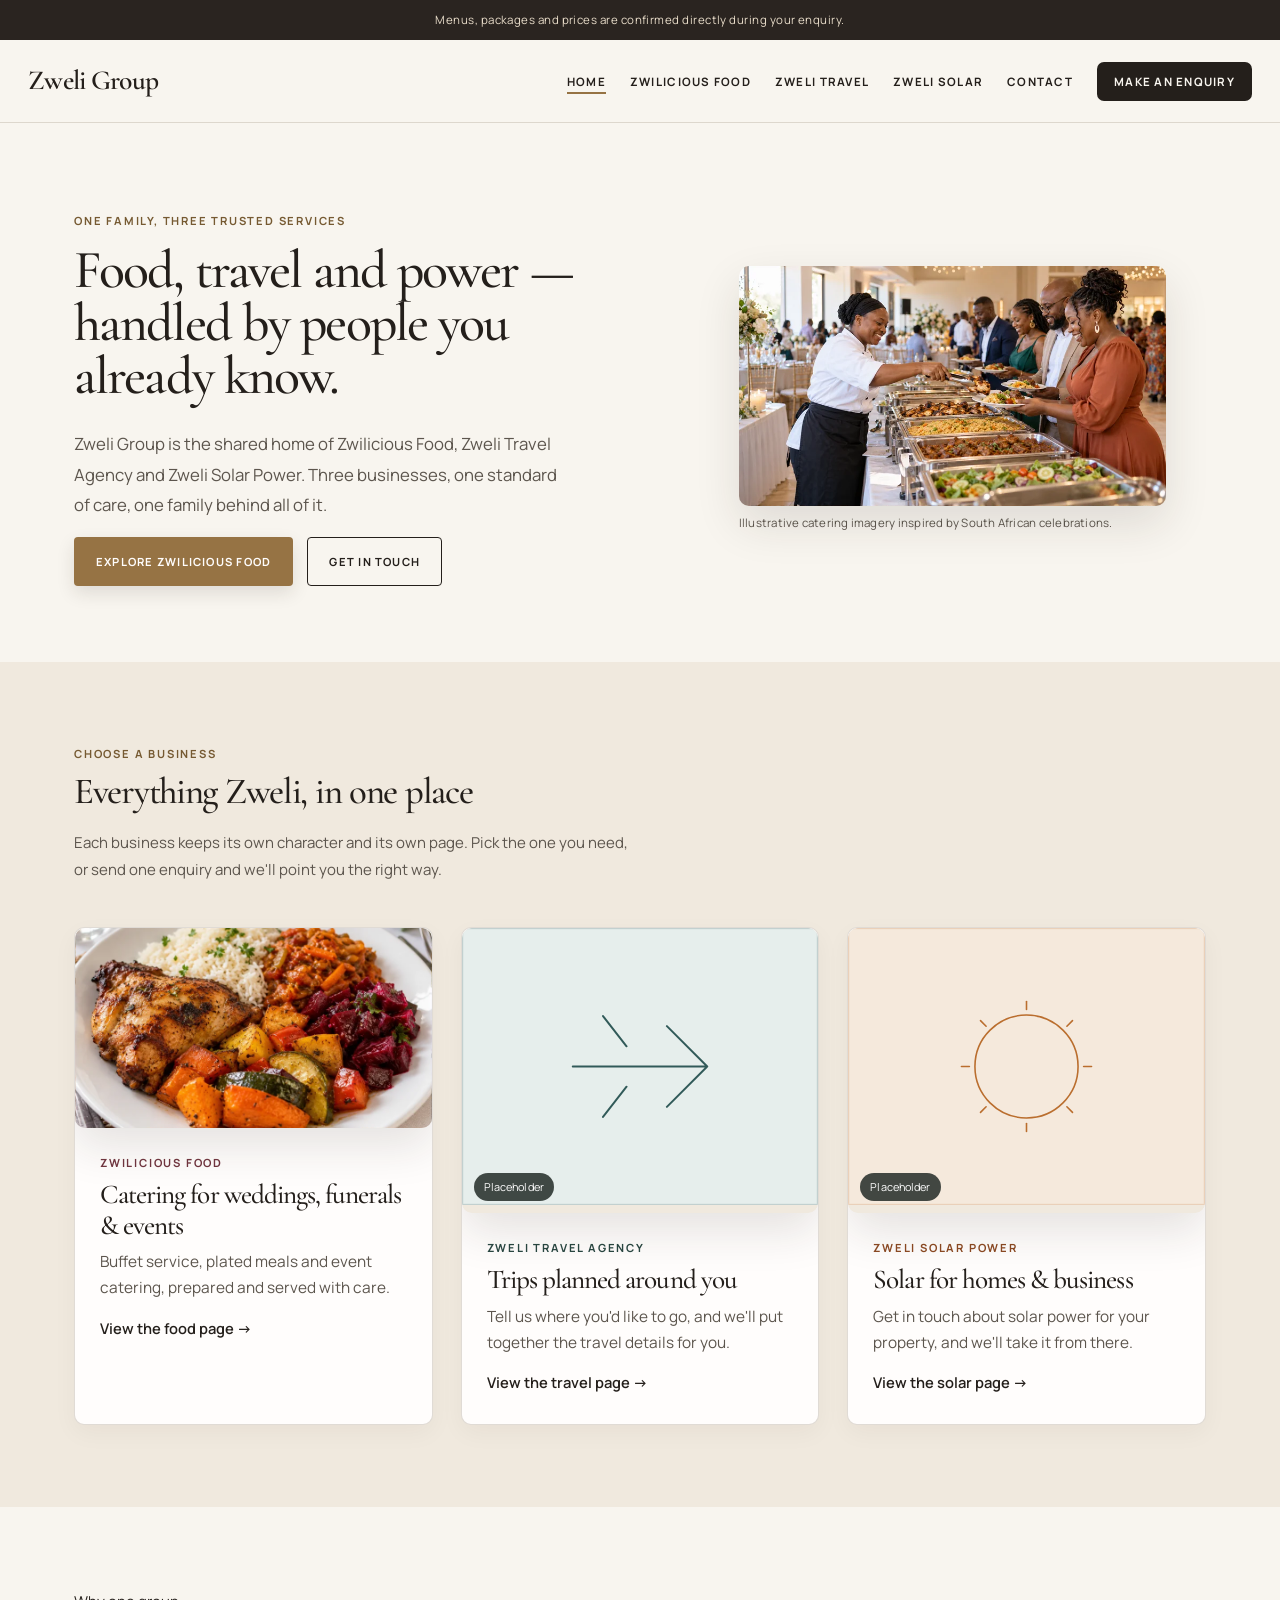
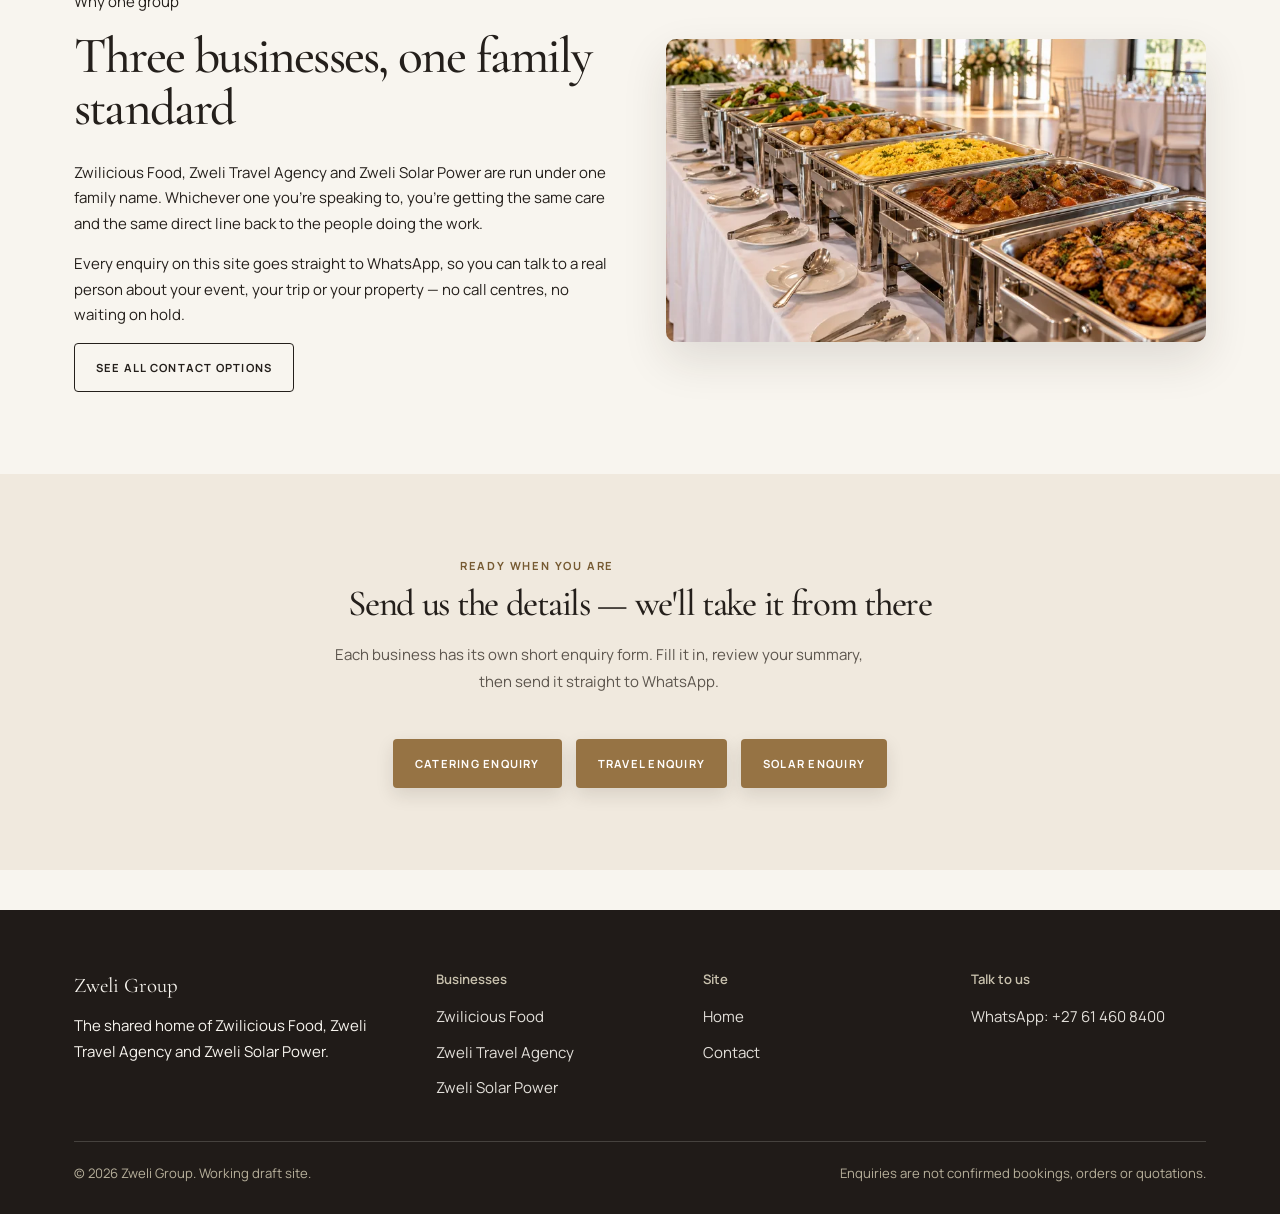
==== index.html @ 8cfc1453 "Improve catering photo quality Replace the reduced image strip with a high-resolution food photo atl" ====
<!DOCTYPE html>
<html lang="en">
<head>
<meta charset="UTF-8">
<meta name="viewport" content="width=device-width, initial-scale=1">
<title>Zweli Group — Catering, Travel &amp; Solar</title>
<meta name="description" content="Zweli Group brings together Zwilicious Food catering, Zweli Travel Agency and Zweli Solar Power under one trusted family name.">
<link rel="icon" href="brand-favicon.svg" type="image/svg+xml">
<link rel="stylesheet" href="styles.css">
</head>
<body class="home">
<a class="skip-link" href="#main">Skip to main content</a>

<div class="draft-banner">Menus, packages and prices are confirmed directly during your enquiry.</div>

<header class="site-header">
  <nav class="nav" aria-label="Primary">
    <a class="brand" href="index.html"><span data-group-name>Zweli Group</span></a>
    <button class="nav-toggle" aria-expanded="false" aria-controls="primary-nav" aria-label="Open menu"><span></span></button>
    <ul class="nav-links" id="primary-nav">
      <li><a href="index.html" aria-current="page">Home</a></li>
      <li><a href="food.html">Zwilicious Food</a></li>
      <li><a href="travel.html">Zweli Travel</a></li>
      <li><a href="solar.html">Zweli Solar</a></li>
      <li><a href="contact.html">Contact</a></li>
      <li><a class="nav-cta" href="contact.html">Make an enquiry</a></li>
    </ul>
  </nav>
</header>

<main id="main">

  <section class="hero">
    <div class="wrap">
      <div class="hero-copy">
        <p class="hero-eyebrow">One family, three trusted services</p>
        <h1>Food, travel and power — handled by people you already know.</h1>
        <p class="lede">Zweli Group is the shared home of Zwilicious Food, Zweli Travel Agency and Zweli Solar Power. Three businesses, one standard of care, one family behind all of it.</p>
        <div class="hero-actions">
          <a class="btn btn-primary" href="food.html">Explore Zwilicious Food</a>
          <a class="btn btn-secondary" href="contact.html">Get in touch</a>
        </div>
      </div>
      <figure class="hero-figure">
        <div class="img-panel ar-wide">
          <img src="food-photo-atlas-hq.webp" class="atlas-image atlas-cell-0" alt="A Zweli Group caterer serving South African buffet food to guests at a celebration" fetchpriority="high" loading="eager">
        </div>
        <figcaption>Illustrative catering imagery inspired by South African celebrations.</figcaption>
      </figure>
    </div>
  </section>

  <section class="section-alt">
    <div class="wrap">
      <div class="section-head">
        <p class="kicker">Choose a business</p>
        <h2>Everything Zweli, in one place</h2>
        <p>Each business keeps its own character and its own page. Pick the one you need, or send one enquiry and we'll point you the right way.</p>
      </div>
      <div class="paths">

        <a class="path-card" data-biz="food" href="food.html">
          <div class="img-panel">
            <img src="food-photo-atlas-hq.webp" class="atlas-image atlas-cell-2" alt="South African grilled chicken, rice, vegetables and fresh salad prepared for a catered event" loading="lazy">
          </div>
          <div class="path-card-body">
            <p class="path-tag">Zwilicious Food</p>
            <h3>Catering for weddings, funerals &amp; events</h3>
            <p>Buffet service, plated meals and event catering, prepared and served with care.</p>
            <span class="path-link">View the food page →</span>
          </div>
        </a>

        <a class="path-card" data-biz="travel" href="travel.html">
          <div class="img-panel">
            <img src="travel-path-card.svg" alt="Placeholder image for Zweli Travel Agency" loading="lazy">
            <span class="placeholder-tag">Placeholder</span>
          </div>
          <div class="path-card-body">
            <p class="path-tag">Zweli Travel Agency</p>
            <h3>Trips planned around you</h3>
            <p>Tell us where you'd like to go, and we'll put together the travel details for you.</p>
            <span class="path-link">View the travel page →</span>
          </div>
        </a>

        <a class="path-card" data-biz="solar" href="solar.html">
          <div class="img-panel">
            <img src="solar-path-card.svg" alt="Placeholder image for Zweli Solar Power" loading="lazy">
            <span class="placeholder-tag">Placeholder</span>
          </div>
          <div class="path-card-body">
            <p class="path-tag">Zweli Solar Power</p>
            <h3>Solar for homes &amp; business</h3>
            <p>Get in touch about solar power for your property, and we'll take it from there.</p>
            <span class="path-link">View the solar page →</span>
          </div>
        </a>

      </div>
    </div>
  </section>

  <section>
    <div class="wrap">
      <div class="split">
        <div>
          <p class="kicker">Why one group</p>
          <h2>Three businesses, one family standard</h2>
          <p>Zwilicious Food, Zweli Travel Agency and Zweli Solar Power are run under one family name. Whichever one you're speaking to, you're getting the same care and the same direct line back to the people doing the work.</p>
          <p>Every enquiry on this site goes straight to WhatsApp, so you can talk to a real person about your event, your trip or your property — no call centres, no waiting on hold.</p>
          <a class="btn btn-secondary" href="contact.html">See all contact options</a>
        </div>
        <div class="split-media">
          <div class="img-panel ar-square">
            <img src="food-photo-atlas-hq.webp" class="atlas-image atlas-cell-9" alt="A South African catering team preparing food together at an event" loading="lazy">
          </div>
        </div>
      </div>
    </div>
  </section>

  <section class="section-alt center">
    <div class="wrap">
      <div class="section-head" style="margin-left:auto;margin-right:auto;">
        <p class="kicker">Ready when you are</p>
        <h2>Send us the details — we'll take it from there</h2>
        <p>Each business has its own short enquiry form. Fill it in, review your summary, then send it straight to WhatsApp.</p>
      </div>
      <div class="hero-actions center" style="justify-content:center;">
        <a class="btn btn-primary" href="food.html#enquiry">Catering enquiry</a>
        <a class="btn btn-primary" href="travel.html#enquiry">Travel enquiry</a>
        <a class="btn btn-primary" href="solar.html#enquiry">Solar enquiry</a>
      </div>
    </div>
  </section>

</main>

<footer class="site-footer">
  <div class="wrap">
    <div class="footer-grid">
      <div>
        <p class="footer-brand" data-group-name>Zweli Group</p>
        <p>The shared home of Zwilicious Food, Zweli Travel Agency and Zweli Solar Power.</p>
      </div>
      <div>
        <h5>Businesses</h5>
        <ul>
          <li><a href="food.html">Zwilicious Food</a></li>
          <li><a href="travel.html">Zweli Travel Agency</a></li>
          <li><a href="solar.html">Zweli Solar Power</a></li>
        </ul>
      </div>
      <div>
        <h5>Site</h5>
        <ul>
          <li><a href="index.html">Home</a></li>
          <li><a href="contact.html">Contact</a></li>
        </ul>
      </div>
      <div>
        <h5>Talk to us</h5>
        <ul>
          <li><a data-whatsapp-href href="https://wa.me/27614608400">WhatsApp: <span data-whatsapp-display>+27 61 460 8400</span></a></li>
        </ul>
      </div>
    </div>
    <div class="footer-bottom">
      <span>&copy; <span data-current-year>2026</span> <span data-group-name>Zweli Group</span>. Working draft site.</span>
      <span>Enquiries are not confirmed bookings, orders or quotations.</span>
    </div>
  </div>
</footer>

<script src="config.js"></script>
<script src="main.js"></script>
</body>
</html>
---- styles.css ----
/* =========================================================
   Zweli Group — shared design system
   One system, three business voices (Food / Travel / Solar).
   ========================================================= */

@import url('https://fonts.googleapis.com/css2?family=Cormorant+Garamond:wght@400;500;600;700&family=Manrope:wght@400;500;600;700&display=swap');

:root{
  /* Brand base */
  --ink: #1B2420;
  --ink-soft: #45524C;
  --paper: #F3F0E8;
  --paper-dim: #EAE4D6;
  --paper-deep: #E1DAC8;
  --line: #D3CBB6;
  --white: #FFFFFF;
  --brass: #8F7127;      /* buttons/fills: passes 4.5:1 with white text */
  --brass-text: #836823; /* small text on paper: passes 4.5:1 */
  --brass-dim: #EFE6D2;

  /* Business voices */
  --food: #6E2A34;
  --food-dim: #F3E7E4;
  --travel: #1F4B4A;
  --travel-dim: #E6EEEC;
  --solar: #B2601B;      /* buttons/fills: passes 4.5:1 with white text */
  --solar-text: #A35819; /* small text on paper: passes 4.5:1 */
  --solar-dim: #F5E9DC;

  /* Type */
  --font-display: 'Fraunces', Georgia, serif;
  --font-body: 'Work Sans', -apple-system, BlinkMacSystemFont, 'Segoe UI', sans-serif;

  --radius: 3px;
  --max-width: 1180px;
}

*, *::before, *::after{ box-sizing: border-box; }
html{ scroll-behavior: smooth; }

body{
  margin: 0;
  background: var(--paper);
  color: var(--ink);
  font-family: var(--font-body);
  font-size: 16px;
  line-height: 1.55;
  -webkit-font-smoothing: antialiased;
}

/* --accent: used for button/fill backgrounds (paired with white text).
   --accent-text: used for text sitting directly on the paper background
   (kickers, eyebrows) — a darker shade where the button shade alone
   would not meet 4.5:1 against paper. */
body.food   { --accent: var(--food);   --accent-text: var(--food);   --accent-dim: var(--food-dim); }
body.travel { --accent: var(--travel); --accent-text: var(--travel); --accent-dim: var(--travel-dim); }
body.solar  { --accent: var(--solar);  --accent-text: var(--solar-text); --accent-dim: var(--solar-dim); }
body.home, body.contact { --accent: var(--brass); --accent-text: var(--brass-text); --accent-dim: var(--brass-dim); }

@media (prefers-reduced-motion: reduce){
  html{ scroll-behavior: auto; }
  *{ animation-duration: 0.001ms !important; transition-duration: 0.001ms !important; }
}

img{ max-width: 100%; display: block; }
a{ color: inherit; }
h1,h2,h3,h4{ font-family: var(--font-display); font-weight: 600; line-height: 1.12; margin: 0 0 0.5em; letter-spacing: -0.01em; }
p{ margin: 0 0 1em; max-width: 62ch; }
.wrap{ max-width: var(--max-width); margin: 0 auto; padding: 0 24px; }

/* ---------- Skip link / a11y ---------- */
.skip-link{
  position: absolute; left: -999px; top: auto;
  background: var(--ink); color: var(--paper);
  padding: 12px 18px; z-index: 1000; border-radius: var(--radius);
}
.skip-link:focus{ left: 16px; top: 16px; }

:focus-visible{ outline: 3px solid var(--accent); outline-offset: 2px; }

/* ---------- Header / nav ---------- */
.site-header{
  position: sticky; top: 0; z-index: 100;
  /* Solid background, not translucent: backdrop-filter/filter on this
     element would create a new containing block and break the
     position:fixed mobile menu inside it. */
  background: var(--paper);
  border-bottom: 1px solid var(--line);
}
.nav{
  display: flex; align-items: center; justify-content: space-between;
  padding: 16px 24px; max-width: var(--max-width); margin: 0 auto;
}
.brand{
  font-family: var(--font-display); font-size: 1.35rem; font-weight: 600;
  text-decoration: none; color: var(--ink); display: flex; align-items: baseline; gap: 8px;
  position: relative; z-index: 2;
}
.brand small{ font-family: var(--font-body); font-size: 0.62rem; font-weight: 500; color: var(--ink-soft); letter-spacing: 0.04em; }
.nav-links{
  display: flex; gap: 28px; list-style: none; margin: 0; padding: 0;
}
.nav-links a{
  text-decoration: none; font-size: 0.98rem; color: var(--ink);
  padding-bottom: 3px; border-bottom: 2px solid transparent;
}
.nav-links a:hover, .nav-links a[aria-current="page"]{ border-bottom-color: var(--accent); }
.nav-cta{
  background: var(--ink); color: var(--paper) !important; padding: 10px 18px !important;
  border-radius: var(--radius); border-bottom: none !important;
}
.nav-cta:hover{ background: var(--accent); }

.nav-toggle{
  display: none; background: none; border: 1px solid var(--ink); border-radius: var(--radius);
  width: 44px; height: 40px; cursor: pointer; position: relative; z-index: 2;
}
/* The middle bar (span) is absolutely positioned within the button,
   which makes it the containing block for its own ::before/::after —
   so those use left:0/right:0 (relative to the span's own edges),
   not 11px (which would double the button's inset and collapse them
   to zero width). */
.nav-toggle span{
  position: absolute; left: 11px; right: 11px; top: 19px; height: 2px; background: var(--ink);
}
.nav-toggle span::before, .nav-toggle span::after{
  content: ''; position: absolute; left: 0; right: 0; height: 2px; background: var(--ink);
}
.nav-toggle span::before{ top: -7px; }
.nav-toggle span::after{ top: 7px; }
.nav-toggle[aria-expanded="true"] span{ background: transparent; }
.nav-toggle[aria-expanded="true"] span::before{ transform: translateY(7px) rotate(45deg); }
.nav-toggle[aria-expanded="true"] span::after{ transform: translateY(-7px) rotate(-45deg); }

@media (max-width: 860px){
  .nav-toggle{ display: block; }
  .nav-links{
    position: fixed; top: var(--header-h, 73px); right: 0; bottom: 0; left: 0;
    z-index: 1; background: var(--paper);
    flex-direction: column; gap: 0; padding: 8px 24px 32px;
    transform: translateY(-8px); opacity: 0; pointer-events: none;
    transition: opacity 0.18s ease, transform 0.18s ease;
    overflow-y: auto;
  }
  .nav-links.is-open{ opacity: 1; pointer-events: auto; transform: translateY(0); }
  .nav-links li{ border-bottom: 1px solid var(--line); }
  .nav-links a{ display: block; padding: 16px 4px; font-size: 1.1rem; }
  .nav-cta{ display: inline-block; margin-top: 16px; }
}

/* ---------- Buttons ---------- */
.btn{
  display: inline-flex; align-items: center; gap: 10px;
  font-family: var(--font-body); font-size: 0.98rem; font-weight: 600;
  padding: 13px 24px; border-radius: var(--radius); border: 1px solid transparent;
  text-decoration: none; cursor: pointer; transition: background 0.15s ease, color 0.15s ease, border-color 0.15s ease;
}
.btn-primary{ background: var(--accent); color: var(--white); }
.btn-primary:hover{ background: var(--ink); }
.btn-secondary{ background: transparent; color: var(--ink); border-color: var(--ink); }
.btn-secondary:hover{ background: var(--ink); color: var(--paper); }
.btn-whatsapp{ background: #1F4B34; color: #fff; }
.btn-whatsapp:hover{ background: #163826; }
.btn:disabled{ opacity: 0.5; cursor: not-allowed; }
.btn-block{ width: 100%; justify-content: center; }

/* ---------- Hero ---------- */
.hero{
  padding: 76px 0 64px;
}
.hero .wrap{
  display: grid; grid-template-columns: 1.05fr 0.95fr; gap: 56px; align-items: center;
}
.hero-eyebrow{ font-size: 0.85rem; color: var(--accent-text); margin: 0 0 14px; font-weight: 600; }
.hero h1{ font-size: clamp(2.2rem, 4.2vw, 3.4rem); }
.hero .lede{ font-size: 1.15rem; color: var(--ink-soft); }
.hero-actions{ display: flex; gap: 14px; flex-wrap: wrap; margin-top: 8px; }
.hero-figure{ position: relative; }
.hero-figure figcaption{
  font-size: 0.78rem; color: var(--ink-soft); margin-top: 8px;
}
@media (max-width: 860px){
  .hero .wrap{ grid-template-columns: 1fr; }
  .hero{ padding: 44px 0 40px; }
  .hero-figure{ order: -1; }
}

/* ---------- Placeholder imagery ---------- */
/* These panels stand in for real photography until the owner supplies
   approved photos. Replace by swapping the <img>/<svg> per README.md. */
.img-panel{
  position: relative; overflow: hidden; border-radius: var(--radius);
  background: var(--accent-dim);
  aspect-ratio: var(--ar, 4/3);
}
.img-panel svg{ width: 100%; height: 100%; display: block; }
.img-panel .placeholder-tag{
  position: absolute; left: 12px; bottom: 12px;
  background: rgba(27,36,32,0.82); color: #fff; font-size: 0.68rem;
  padding: 5px 10px; border-radius: 999px; letter-spacing: 0.01em;
}
.img-panel.ar-square{ --ar: 1/1; }
.img-panel.ar-wide{ --ar: 16/9; }
.img-panel.ar-tall{ --ar: 3/4; }

/* ---------- Sections ---------- */
section{ padding: 72px 0; }
.section-alt{ background: var(--paper-dim); }
.section-head{ max-width: 640px; margin-bottom: 40px; }
.section-head .kicker{ color: var(--accent-text); font-weight: 600; font-size: 0.85rem; margin-bottom: 10px; }
.section-head h2{ font-size: clamp(1.7rem, 3vw, 2.3rem); }
.rule{ border: none; border-top: 1px solid var(--line); margin: 0; }

/* ---------- Business path cards (home) ---------- */
.paths{ display: grid; grid-template-columns: repeat(3, 1fr); gap: 28px; }
.path-card{
  display: block; text-decoration: none; color: var(--ink);
  border: 1px solid var(--line); border-radius: var(--radius); overflow: hidden;
  background: var(--white);
}
.path-card .img-panel{ --ar: 5/4; }
.path-card-body{ padding: 22px 22px 26px; }
.path-card .path-tag{ font-size: 0.82rem; font-weight: 600; margin-bottom: 8px; }
.path-card h3{ font-size: 1.4rem; margin-bottom: 8px; }
.path-card p{ color: var(--ink-soft); font-size: 0.96rem; margin-bottom: 14px; }
.path-card .path-link{ font-weight: 600; font-size: 0.92rem; display: inline-flex; align-items: center; gap: 6px; }
.path-card[data-biz="food"] .path-tag{ color: var(--food); }
.path-card[data-biz="travel"] .path-tag{ color: var(--travel); }
.path-card[data-biz="solar"] .path-tag{ color: var(--solar-text); }
@media (max-width: 900px){ .paths{ grid-template-columns: 1fr; } }

/* ---------- Gallery grid ---------- */
.gallery{ display: grid; grid-template-columns: repeat(3, 1fr); gap: 18px; }
.gallery figure{ margin: 0; }
.gallery figcaption{ font-size: 0.85rem; color: var(--ink-soft); margin-top: 8px; }
@media (max-width: 900px){ .gallery{ grid-template-columns: 1fr 1fr; } }
@media (max-width: 560px){ .gallery{ grid-template-columns: 1fr; } }

/* ---------- Two column feature ---------- */
.split{ display: grid; grid-template-columns: 1fr 1fr; gap: 52px; align-items: center; }
.split.reverse .split-media{ order: 2; }
@media (max-width: 860px){
  .split{ grid-template-columns: 1fr; }
  .split.reverse .split-media{ order: -1; }
}

/* ---------- Category / service list ---------- */
.service-list{ display: grid; gap: 2px; background: var(--line); border: 1px solid var(--line); border-radius: var(--radius); overflow: hidden; }
.service-row{ background: var(--white); padding: 20px 22px; display: grid; grid-template-columns: 1fr auto; gap: 16px; align-items: baseline; }
.service-row h4{ font-size: 1.05rem; margin: 0 0 4px; }
.service-row p{ margin: 0; color: var(--ink-soft); font-size: 0.92rem; }
.status-pill{ font-size: 0.7rem; font-weight: 600; padding: 4px 10px; border-radius: 999px; white-space: nowrap; align-self: start; }
.status-pill.confirmed{ background: #E2EEE3; color: #23572E; }
.status-pill.pending{ background: #F3E4C9; color: #7A4E10; }

/* ---------- Forms ---------- */
.form-card{
  background: var(--white); border: 1px solid var(--line); border-radius: var(--radius);
  padding: 34px; max-width: 720px;
}
.form-note{ background: var(--accent-dim); border-radius: var(--radius); padding: 14px 18px; font-size: 0.9rem; margin-bottom: 26px; color: var(--ink); }
.field{ margin-bottom: 20px; }
.field-row{ display: grid; grid-template-columns: 1fr 1fr; gap: 18px; }
@media (max-width: 620px){ .field-row{ grid-template-columns: 1fr; } }
label{ display: block; font-weight: 600; font-size: 0.92rem; margin-bottom: 6px; }
.hint{ font-size: 0.82rem; color: var(--ink-soft); margin-top: 4px; }
input[type="text"], input[type="tel"], input[type="date"], input[type="time"],
input[type="number"], select, textarea{
  width: 100%; font-family: var(--font-body); font-size: 1rem;
  padding: 11px 13px; border: 1px solid var(--line); border-radius: var(--radius);
  background: var(--paper); color: var(--ink);
}
textarea{ min-height: 96px; resize: vertical; }
input:focus, select:focus, textarea:focus{ background: var(--white); border-color: var(--accent); }
fieldset{ border: 1px solid var(--line); border-radius: var(--radius); padding: 16px 18px; margin: 0 0 20px; }
legend{ font-weight: 600; font-size: 0.92rem; padding: 0 6px; }
.check-grid{ display: grid; grid-template-columns: repeat(2, 1fr); gap: 8px 18px; margin-top: 4px; }
.check-item{ display: flex; align-items: flex-start; gap: 8px; font-weight: 400; font-size: 0.95rem; }
.check-item input{ width: auto; margin-top: 4px; }
.error-text{ color: #9A2A2A; font-size: 0.85rem; margin-top: 6px; display: none; }
.field.has-error input, .field.has-error select, .field.has-error textarea{ border-color: #9A2A2A; }
.field.has-error .error-text{ display: block; }
.form-actions{ margin-top: 8px; }
.form-status{ margin-top: 14px; font-size: 0.9rem; }

/* ---------- Summary modal ---------- */
.modal-backdrop{
  position: fixed; inset: 0; background: rgba(27,36,32,0.55);
  display: none; align-items: center; justify-content: center; padding: 20px; z-index: 200;
}
.modal-backdrop.is-open{ display: flex; }
.modal{
  background: var(--paper); border-radius: var(--radius); max-width: 560px; width: 100%;
  max-height: 86vh; overflow-y: auto; padding: 30px; position: relative;
}
.modal h3{ font-size: 1.4rem; margin-bottom: 6px; }
.modal-close{
  position: absolute; top: 16px; right: 16px; background: none; border: none;
  font-size: 1.4rem; line-height: 1; cursor: pointer; padding: 6px;
}
.summary-list{ list-style: none; padding: 0; margin: 18px 0; border-top: 1px solid var(--line); }
.summary-list li{ display: grid; grid-template-columns: 40% 60%; gap: 10px; padding: 10px 0; border-bottom: 1px solid var(--line); font-size: 0.92rem; }
.summary-list li strong{ font-weight: 600; }
.modal-disclaimer{ font-size: 0.83rem; color: var(--ink-soft); background: var(--paper-dim); padding: 12px 14px; border-radius: var(--radius); }
.modal-actions{ display: flex; gap: 12px; margin-top: 20px; flex-wrap: wrap; }

/* ---------- Footer ---------- */
.site-footer{ background: var(--ink); color: var(--paper); padding: 52px 0 28px; margin-top: 40px; }
.footer-grid{ display: grid; grid-template-columns: 1.4fr 1fr 1fr 1fr; gap: 32px; }
.site-footer h5{ font-family: var(--font-body); font-size: 0.82rem; font-weight: 600; color: #C9C2AE; margin: 0 0 14px; }
.site-footer a{ color: var(--paper); text-decoration: none; opacity: 0.9; }
.site-footer a:hover{ opacity: 1; text-decoration: underline; }
.site-footer ul{ list-style: none; padding: 0; margin: 0; display: grid; gap: 10px; font-size: 0.94rem; }
.footer-brand{ font-family: var(--font-display); font-size: 1.3rem; margin-bottom: 10px; }
.footer-bottom{ border-top: 1px solid rgba(243,240,232,0.18); margin-top: 40px; padding-top: 20px; font-size: 0.82rem; color: #B7B09B; display: flex; justify-content: space-between; flex-wrap: wrap; gap: 10px; }
@media (max-width: 760px){ .footer-grid{ grid-template-columns: 1fr 1fr; } }

/* ---------- Draft / placeholder banner ---------- */
.draft-banner{
  background: #3B2E12; color: #F3E4C9; font-size: 0.85rem; text-align: center; padding: 10px 16px;
}
.draft-banner a{ text-decoration: underline; color: inherit; }

/* ---------- Utility ---------- */
.center{ text-align: center; }
.mt-0{ margin-top: 0; }
.stack{ display: grid; gap: 8px; }
.visually-hidden{
  position: absolute; width: 1px; height: 1px; padding: 0; margin: -1px;
  overflow: hidden; clip: rect(0,0,0,0); white-space: nowrap; border: 0;
}


/* Premium refresh: editorial type, warm materials and restrained brass accents. */
:root{
  --ink:#241F1B; --ink-soft:#5C554D; --paper:#F8F5EF; --paper-dim:#F0E9DE;
  --paper-deep:#E6DBCA; --line:#D9CCB8; --white:#FFFDFC;
  --brass:#967344; --brass-text:#765A32; --brass-dim:#EFE6D8;
  --food:#713640; --food-dim:#F2E7E3; --travel:#294742; --travel-dim:#E8EFEC;
  --solar:#A95A2B; --solar-text:#8C4A23; --solar-dim:#F4E9DE;
  --font-display:'Cormorant Garamond', Georgia, serif;
  --font-body:'Manrope', -apple-system, BlinkMacSystemFont, 'Segoe UI', sans-serif;
  --radius:7px;
}
body{font-size:15px;line-height:1.7;background:var(--paper)}
h1,h2,h3,h4{font-weight:500;letter-spacing:-.035em}
h1{font-size:clamp(3rem,6vw,5.15rem);line-height:.98}
h2{font-size:clamp(2.2rem,4vw,3.5rem);line-height:1.02}
h3{font-size:1.55rem}
.site-header{background:rgba(248,245,239,.97);border-bottom-color:rgba(103,82,58,.18)}
.nav{max-width:1320px;padding:18px 28px}
.brand{font-size:1.72rem;letter-spacing:-.025em}
.brand small{font-size:.58rem;text-transform:uppercase;letter-spacing:.16em;color:var(--brass-text)}
.nav-links{gap:24px;align-items:center}
.nav-links a{font-size:.72rem;font-weight:700;letter-spacing:.11em;text-transform:uppercase}
.nav-links a[aria-current="page"]{border-bottom-color:var(--brass)}
.nav-cta{padding:12px 17px!important;background:var(--ink);letter-spacing:.09em}
.hero{padding:88px 0 76px}
.hero .wrap{gap:clamp(36px,5vw,76px)}
.hero-eyebrow,.section-head .kicker,.path-card .path-tag{
  text-transform:uppercase;letter-spacing:.16em;font-size:.7rem;font-weight:700
}
.hero .lede{font-size:1.05rem;line-height:1.8;max-width:50ch}
.hero-figure figcaption{font-size:.72rem;line-height:1.5;color:var(--ink-soft);letter-spacing:.02em}
section{padding:82px 0}
.section-head{margin-bottom:44px}
.section-head p:not(.kicker){line-height:1.8;color:var(--ink-soft)}
.img-panel{border-radius:10px;background:var(--paper-dim)}
.hero-figure .img-panel,.path-card .img-panel,.gallery .img-panel,.split-media .img-panel{box-shadow:0 18px 45px rgba(40,31,22,.12)}
.path-card{border-color:rgba(103,82,58,.2);border-radius:10px;box-shadow:0 8px 24px rgba(40,31,22,.045);transition:transform .25s ease,box-shadow .25s ease}
.path-card:hover{transform:translateY(-4px);box-shadow:0 20px 38px rgba(40,31,22,.13)}
.path-card-body{padding:25px 25px 29px}
.path-card h3{font-size:1.7rem}
.gallery{gap:22px}
.gallery figure{padding-bottom:4px}
.gallery figcaption{font-size:.68rem;font-weight:700;letter-spacing:.13em;text-transform:uppercase}
.btn{border-radius:4px;padding:14px 21px;font-size:.7rem;font-weight:700;letter-spacing:.11em;text-transform:uppercase}
.btn-primary{box-shadow:0 7px 18px rgba(40,31,22,.12)}
.form-card{border-radius:10px;box-shadow:0 16px 42px rgba(40,31,22,.07);border-color:rgba(103,82,58,.2)}
.site-footer{background:#201B18;color:#F8F5EF;padding:58px 0 30px}
.draft-banner{background:#2A2420;color:#E8DCC9;font-size:.72rem;letter-spacing:.04em}
.img-panel.atlas-wide{--ar:16/9}
body.home .path-card[data-biz="food"] .img-panel,
body.contact .path-card[data-biz="food"] .img-panel,
body.food .gallery .img-panel,
body.home .split-media .img-panel{--ar:16/9}
.img-panel img.atlas-image{
  position:absolute;top:0;left:0;width:500%;height:200%;max-width:none;
  object-fit:fill;border-radius:0
}
.img-panel img.atlas-cell-1{left:-100%}
.img-panel img.atlas-cell-2{left:-200%}
.img-panel img.atlas-cell-3{left:-300%}
.img-panel img.atlas-cell-4{left:-400%}
.img-panel img.atlas-cell-5{left:0;top:-100%}
.img-panel img.atlas-cell-6{left:-100%;top:-100%}
.img-panel img.atlas-cell-7{left:-200%;top:-100%}
.img-panel img.atlas-cell-8{left:-300%;top:-100%}
.img-panel img.atlas-cell-9{left:-400%;top:-100%}
@media(max-width:860px){
  .nav{padding:14px 20px}
  .hero{padding:54px 0 46px}
  h1{font-size:clamp(2.8rem,12vw,4.5rem)}
  section{padding:60px 0}
  .hero-figure figcaption{font-size:.68rem}
}
@media(max-width:560px){
  .wrap{padding:0 18px}
  .brand{font-size:1.55rem}
  .path-card-body{padding:20px}
  .gallery{gap:18px}
  .hero-actions .btn{width:100%;justify-content:center}
}
@media(prefers-reduced-motion:reduce){
  .path-card{transition:none}
}
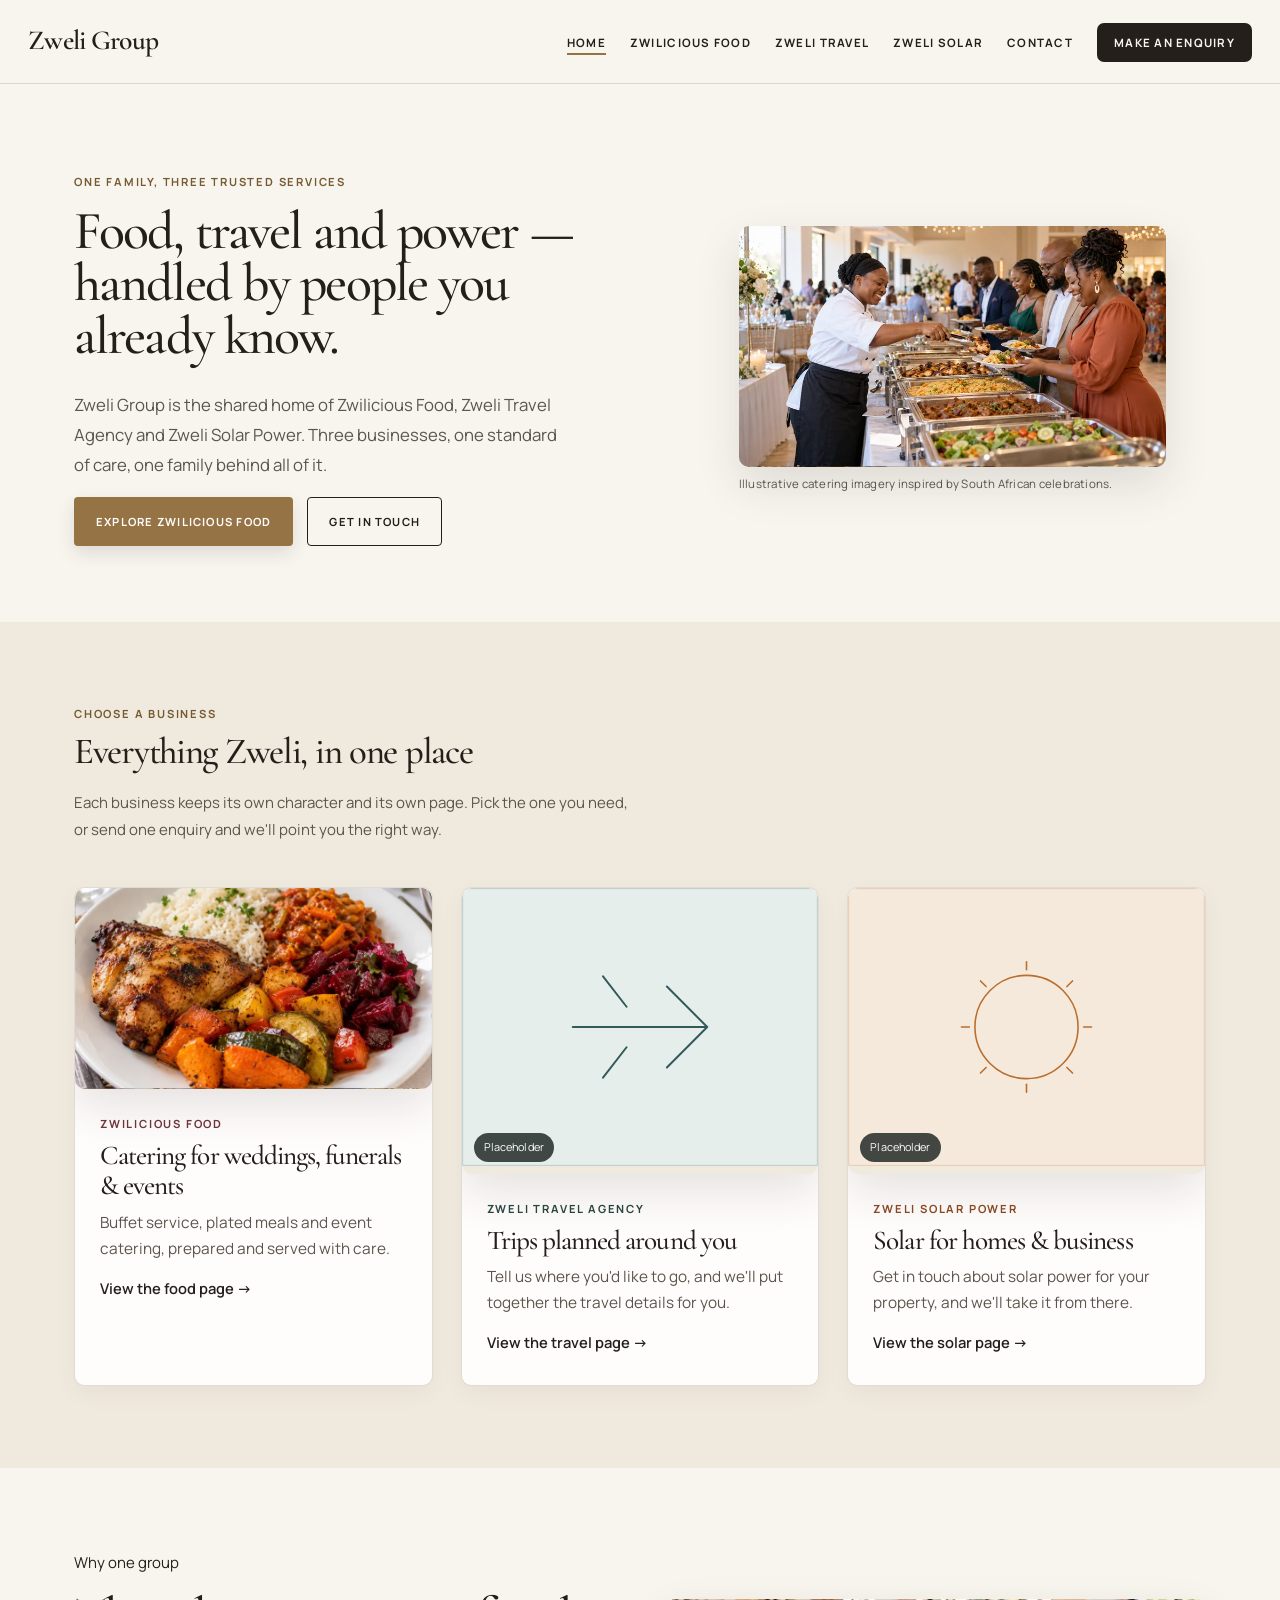
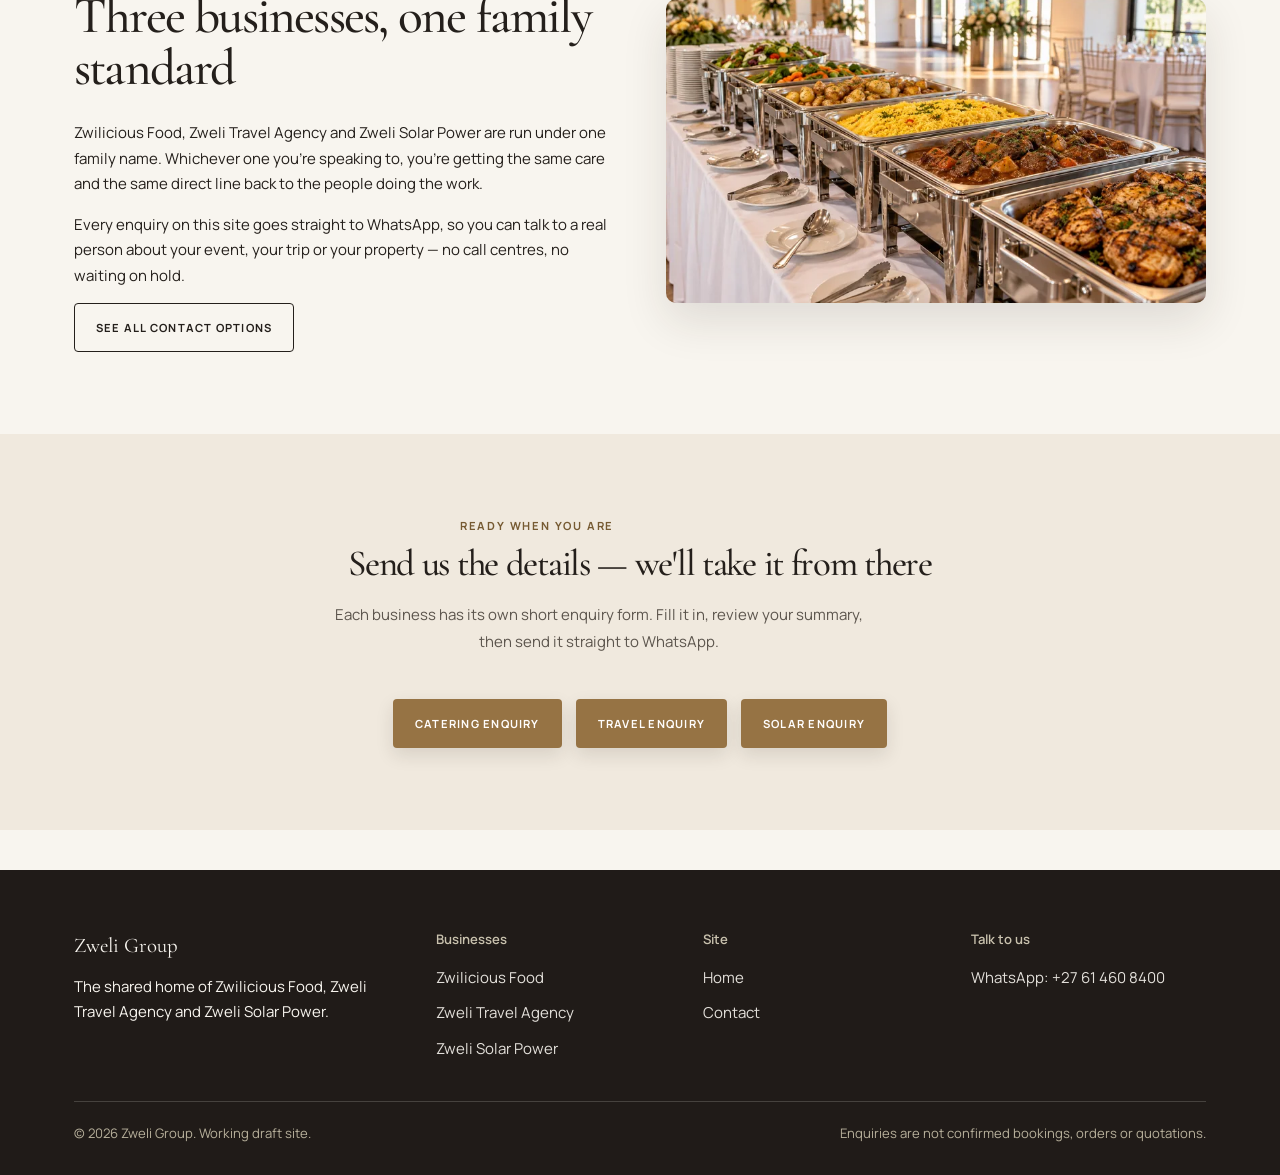
==== commit 4f22193a: "Remove homepage notice banner Remove the selected top notice from the Zweli Group homepage." ====
--- a/index.html
+++ b/index.html
@@ -11,7 +11,6 @@
 <body class="home">
 <a class="skip-link" href="#main">Skip to main content</a>
 
-<div class="draft-banner">Menus, packages and prices are confirmed directly during your enquiry.</div>
 
 <header class="site-header">
   <nav class="nav" aria-label="Primary">
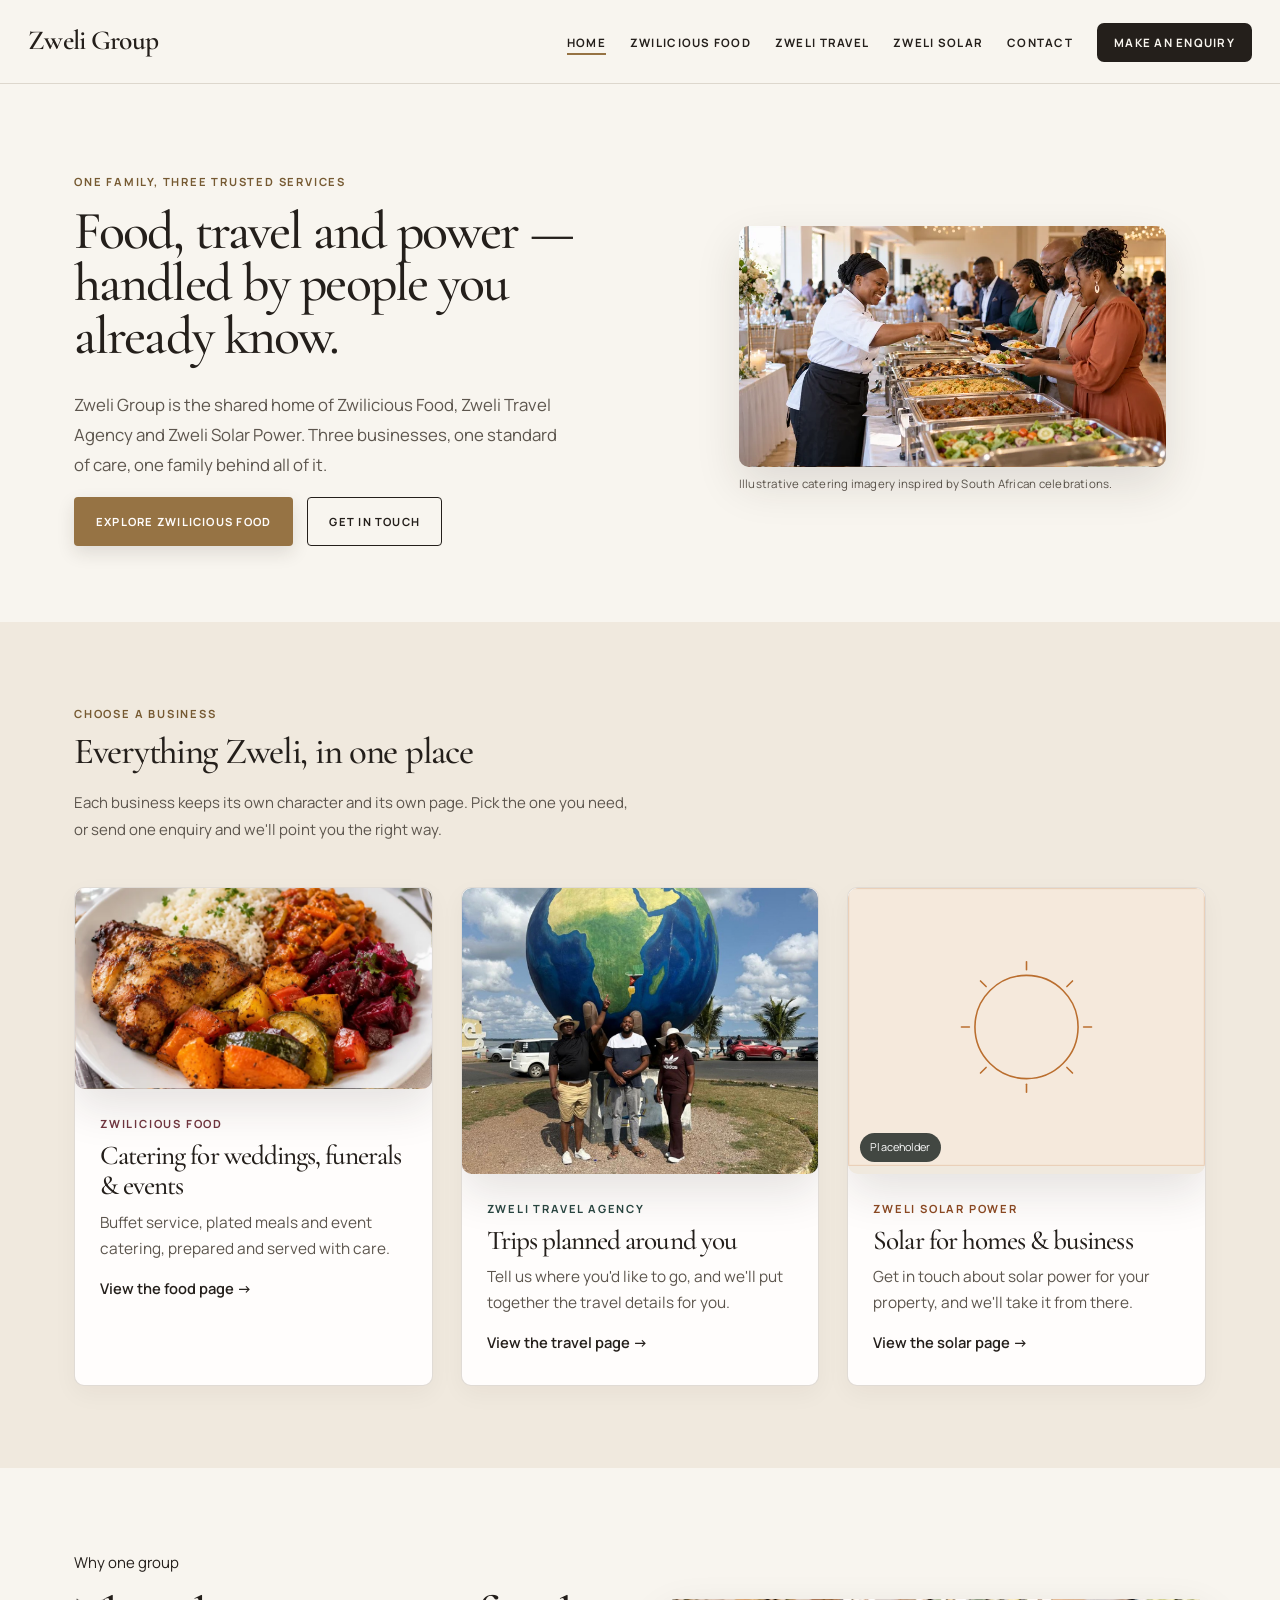
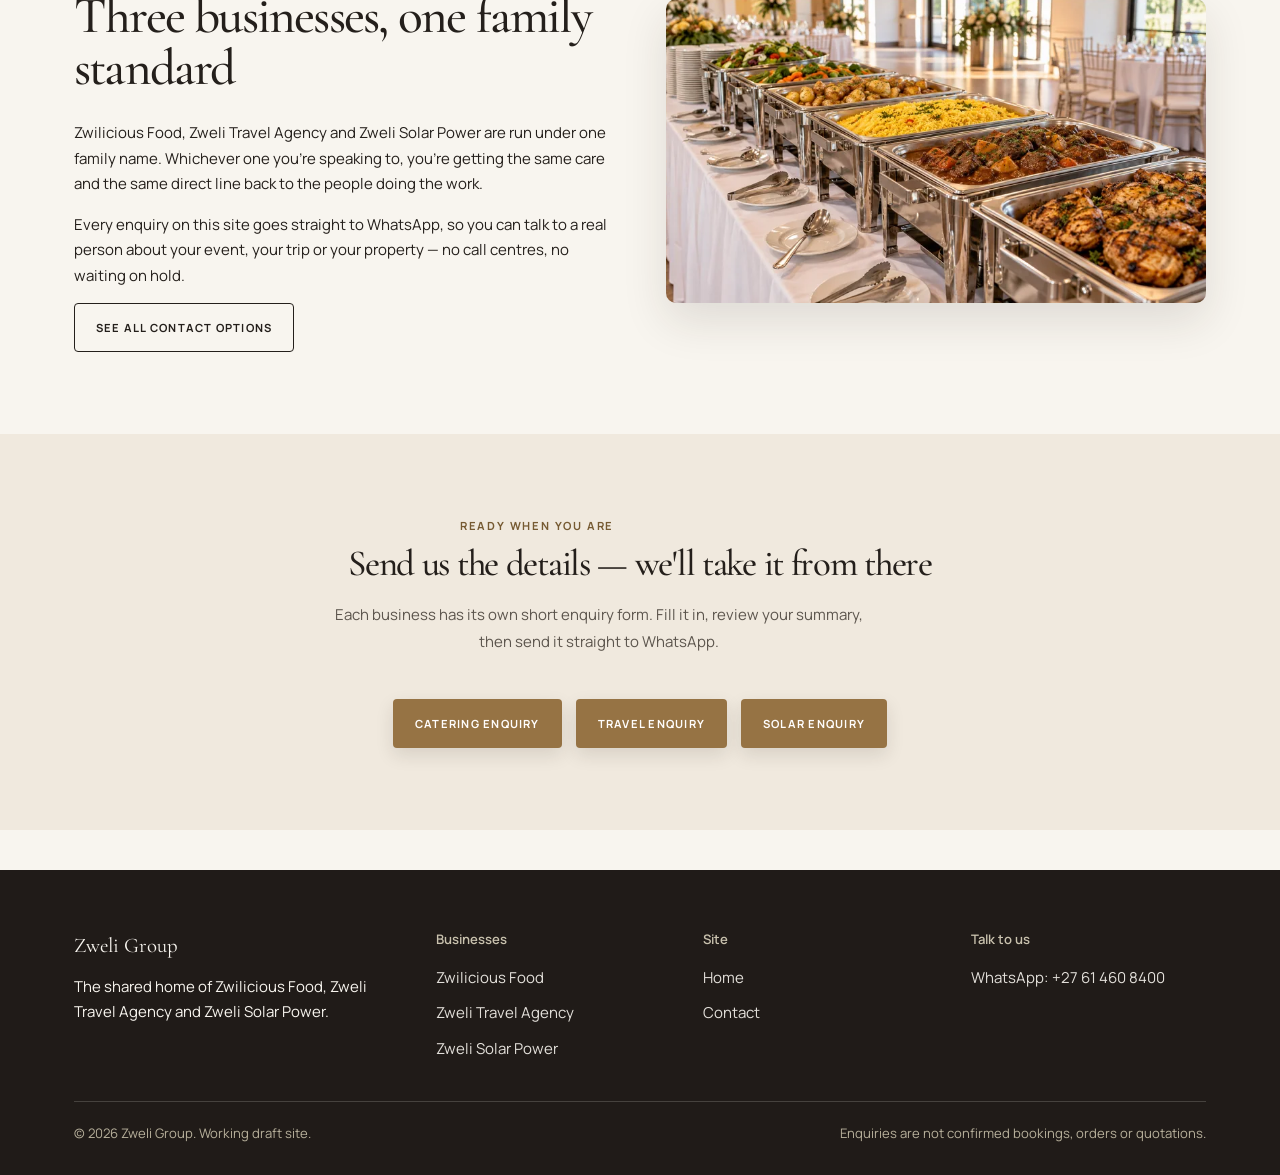
==== commit 35cc6efb: "Add Zweli Travel photos Add the customer supplied travel photos to the travel hero, photo gallery, h" ====
--- a/index.html
+++ b/index.html
@@ -72,8 +72,7 @@
 
         <a class="path-card" data-biz="travel" href="travel.html">
           <div class="img-panel">
-            <img src="travel-path-card.svg" alt="Placeholder image for Zweli Travel Agency" loading="lazy">
-            <span class="placeholder-tag">Placeholder</span>
+            <img class="travel-photo" src="travel-photo-01.jpg" alt="Travellers visiting a large globe landmark together" loading="lazy">
           </div>
           <div class="path-card-body">
             <p class="path-tag">Zweli Travel Agency</p>
@@ -176,4 +175,3 @@
 <script src="main.js"></script>
 </body>
 </html>
-
--- a/styles.css
+++ b/styles.css
@@ -379,6 +379,12 @@
 .form-card{border-radius:10px;box-shadow:0 16px 42px rgba(40,31,22,.07);border-color:rgba(103,82,58,.2)}
 .site-footer{background:#201B18;color:#F8F5EF;padding:58px 0 30px}
 .draft-banner{background:#2A2420;color:#E8DCC9;font-size:.72rem;letter-spacing:.04em}
+.img-panel img.travel-photo{position:absolute;inset:0;width:100%;height:100%;max-width:none;object-fit:cover}
+.img-panel img.travel-hero-photo{object-position:center 42%}
+.travel-gallery{grid-template-columns:repeat(4,minmax(0,1fr))}
+.travel-gallery .img-panel{--ar:3/4}
+@media(max-width:900px){.travel-gallery{grid-template-columns:repeat(2,minmax(0,1fr))}}
+@media(max-width:560px){.travel-gallery{grid-template-columns:repeat(2,minmax(0,1fr));gap:12px}.travel-gallery figcaption{font-size:.58rem;letter-spacing:.08em}}
 .img-panel.atlas-wide{--ar:16/9}
 body.home .path-card[data-biz="food"] .img-panel,
 body.contact .path-card[data-biz="food"] .img-panel,
@@ -414,4 +420,3 @@
 @media(prefers-reduced-motion:reduce){
   .path-card{transition:none}
 }
-
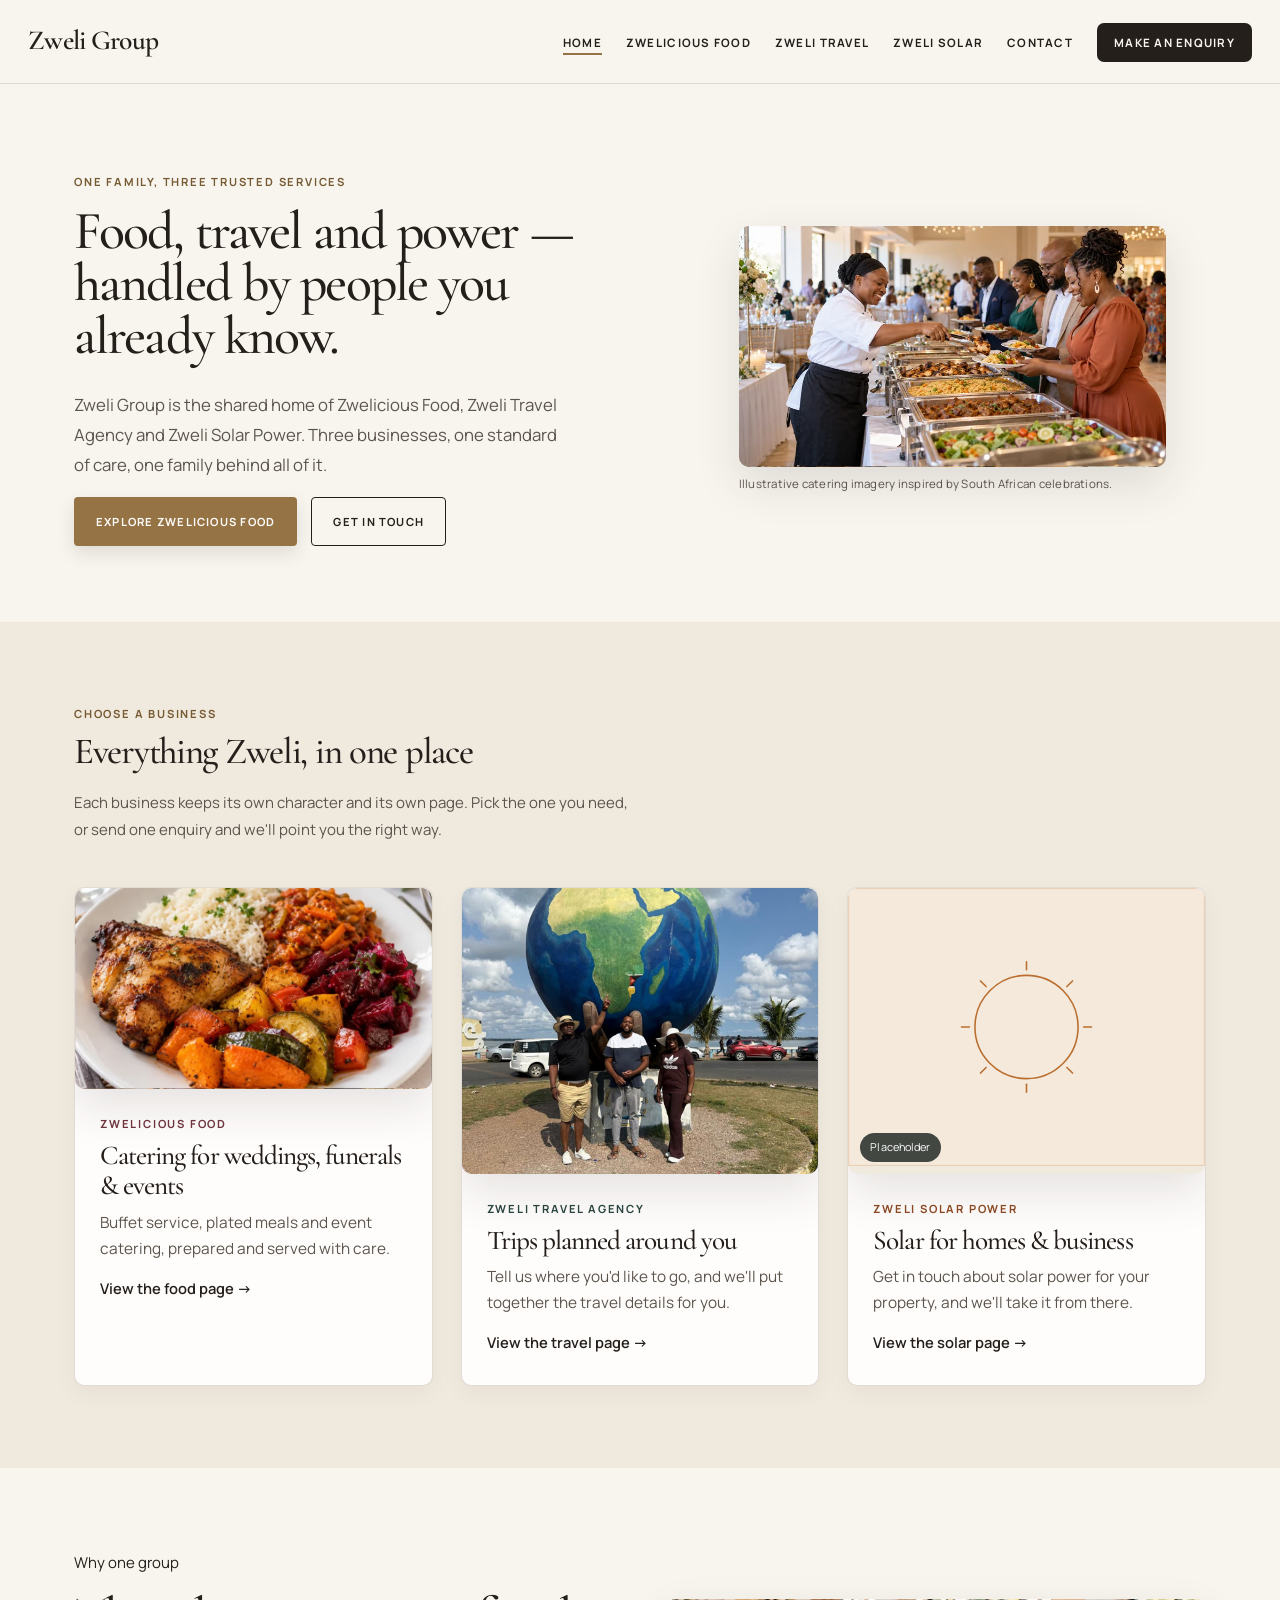
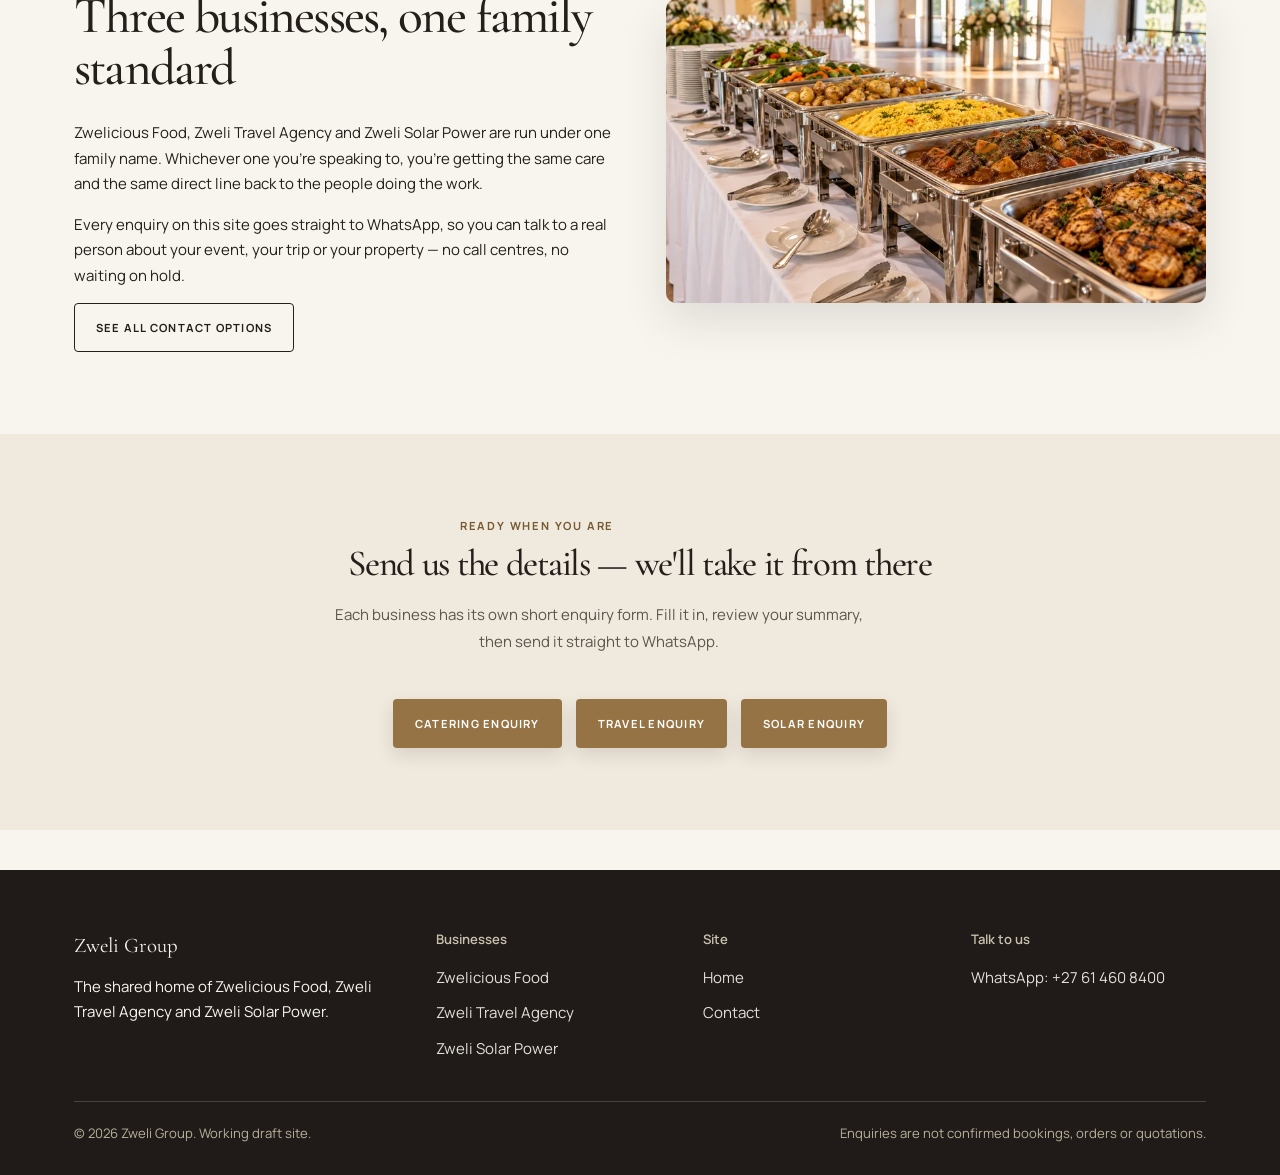
==== commit 09208434: "Correct food business name to Zwelicious Food" ====
--- a/index.html
+++ b/index.html
@@ -4,7 +4,7 @@
 <meta charset="UTF-8">
 <meta name="viewport" content="width=device-width, initial-scale=1">
 <title>Zweli Group — Catering, Travel &amp; Solar</title>
-<meta name="description" content="Zweli Group brings together Zwilicious Food catering, Zweli Travel Agency and Zweli Solar Power under one trusted family name.">
+<meta name="description" content="Zweli Group brings together Zwelicious Food catering, Zweli Travel Agency and Zweli Solar Power under one trusted family name.">
 <link rel="icon" href="brand-favicon.svg" type="image/svg+xml">
 <link rel="stylesheet" href="styles.css">
 </head>
@@ -18,7 +18,7 @@
     <button class="nav-toggle" aria-expanded="false" aria-controls="primary-nav" aria-label="Open menu"><span></span></button>
     <ul class="nav-links" id="primary-nav">
       <li><a href="index.html" aria-current="page">Home</a></li>
-      <li><a href="food.html">Zwilicious Food</a></li>
+      <li><a href="food.html">Zwelicious Food</a></li>
       <li><a href="travel.html">Zweli Travel</a></li>
       <li><a href="solar.html">Zweli Solar</a></li>
       <li><a href="contact.html">Contact</a></li>
@@ -34,9 +34,9 @@
       <div class="hero-copy">
         <p class="hero-eyebrow">One family, three trusted services</p>
         <h1>Food, travel and power — handled by people you already know.</h1>
-        <p class="lede">Zweli Group is the shared home of Zwilicious Food, Zweli Travel Agency and Zweli Solar Power. Three businesses, one standard of care, one family behind all of it.</p>
+        <p class="lede">Zweli Group is the shared home of Zwelicious Food, Zweli Travel Agency and Zweli Solar Power. Three businesses, one standard of care, one family behind all of it.</p>
         <div class="hero-actions">
-          <a class="btn btn-primary" href="food.html">Explore Zwilicious Food</a>
+          <a class="btn btn-primary" href="food.html">Explore Zwelicious Food</a>
           <a class="btn btn-secondary" href="contact.html">Get in touch</a>
         </div>
       </div>
@@ -63,7 +63,7 @@
             <img src="food-photo-atlas-hq.webp" class="atlas-image atlas-cell-2" alt="South African grilled chicken, rice, vegetables and fresh salad prepared for a catered event" loading="lazy">
           </div>
           <div class="path-card-body">
-            <p class="path-tag">Zwilicious Food</p>
+            <p class="path-tag">Zwelicious Food</p>
             <h3>Catering for weddings, funerals &amp; events</h3>
             <p>Buffet service, plated meals and event catering, prepared and served with care.</p>
             <span class="path-link">View the food page →</span>
@@ -105,7 +105,7 @@
         <div>
           <p class="kicker">Why one group</p>
           <h2>Three businesses, one family standard</h2>
-          <p>Zwilicious Food, Zweli Travel Agency and Zweli Solar Power are run under one family name. Whichever one you're speaking to, you're getting the same care and the same direct line back to the people doing the work.</p>
+          <p>Zwelicious Food, Zweli Travel Agency and Zweli Solar Power are run under one family name. Whichever one you're speaking to, you're getting the same care and the same direct line back to the people doing the work.</p>
           <p>Every enquiry on this site goes straight to WhatsApp, so you can talk to a real person about your event, your trip or your property — no call centres, no waiting on hold.</p>
           <a class="btn btn-secondary" href="contact.html">See all contact options</a>
         </div>
@@ -140,12 +140,12 @@
     <div class="footer-grid">
       <div>
         <p class="footer-brand" data-group-name>Zweli Group</p>
-        <p>The shared home of Zwilicious Food, Zweli Travel Agency and Zweli Solar Power.</p>
+        <p>The shared home of Zwelicious Food, Zweli Travel Agency and Zweli Solar Power.</p>
       </div>
       <div>
         <h5>Businesses</h5>
         <ul>
-          <li><a href="food.html">Zwilicious Food</a></li>
+          <li><a href="food.html">Zwelicious Food</a></li>
           <li><a href="travel.html">Zweli Travel Agency</a></li>
           <li><a href="solar.html">Zweli Solar Power</a></li>
         </ul>
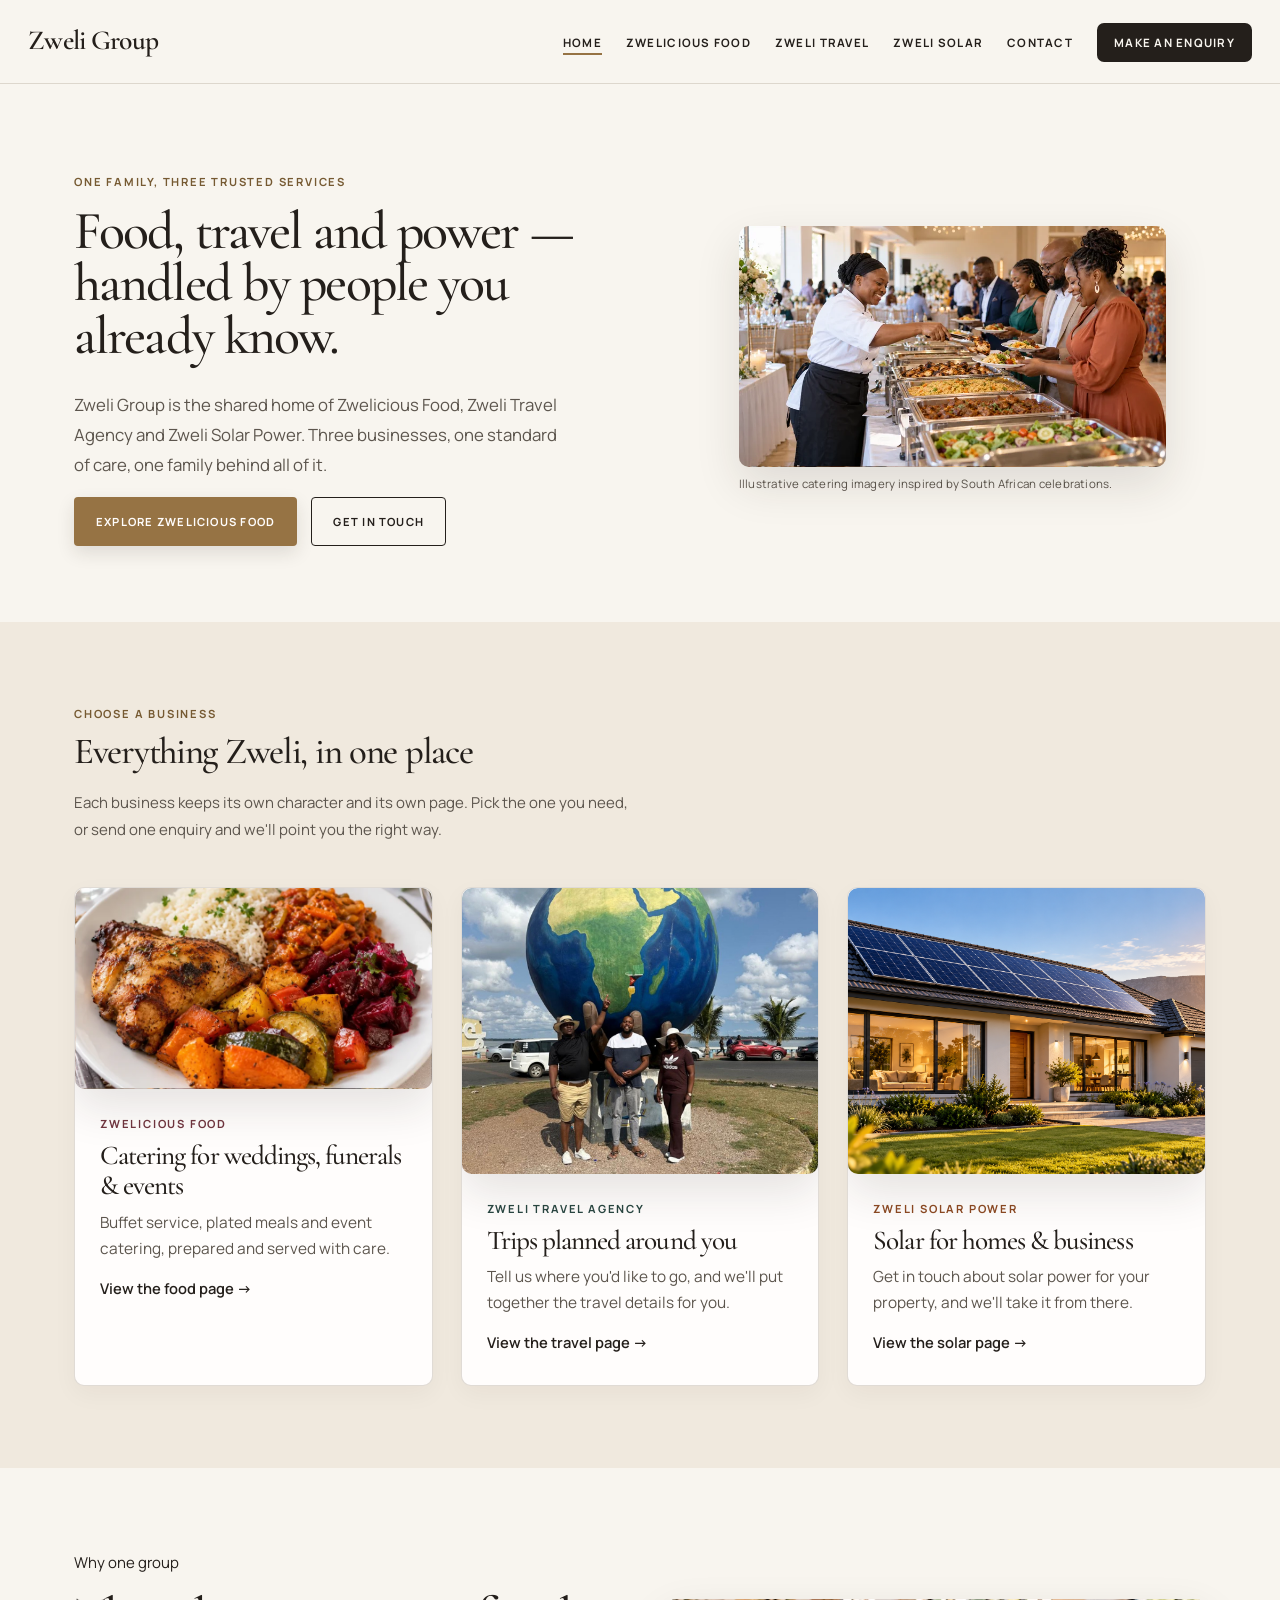
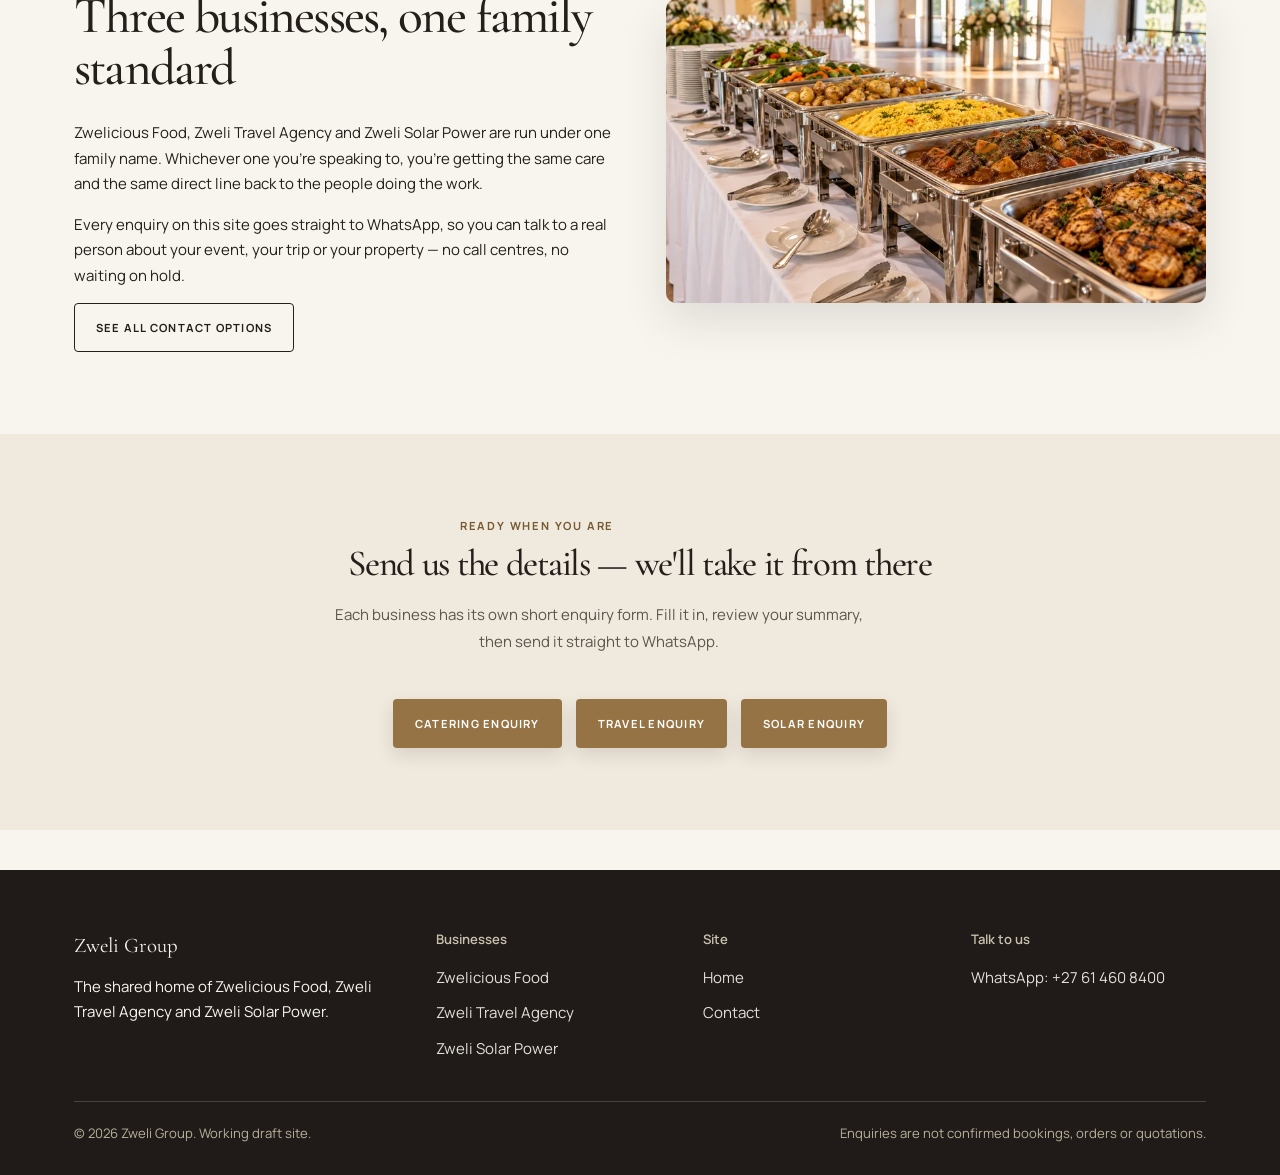
==== commit a903220d: "Add solar photography to business cards" ====
--- a/index.html
+++ b/index.html
@@ -84,8 +84,7 @@
 
         <a class="path-card" data-biz="solar" href="solar.html">
           <div class="img-panel">
-            <img src="solar-path-card.svg" alt="Placeholder image for Zweli Solar Power" loading="lazy">
-            <span class="placeholder-tag">Placeholder</span>
+            <img class="solar-photo" src="solar-home-photo.png" alt="A home with rooftop solar panels" loading="lazy">
           </div>
           <div class="path-card-body">
             <p class="path-tag">Zweli Solar Power</p>
--- a/styles.css
+++ b/styles.css
@@ -420,3 +420,28 @@
 @media(prefers-reduced-motion:reduce){
   .path-card{transition:none}
 }
+
+
+/* ---------- Zweli Solar packages and photography ---------- */
+.solar-photo{display:block;width:100%;height:100%;object-fit:cover}
+.hero-figure .img-panel,.split-media .img-panel{overflow:hidden}
+.solar-visual-section{padding-top:34px}
+.solar-visuals{display:grid;grid-template-columns:repeat(3,minmax(0,1fr));gap:20px}
+.solar-visuals figure{margin:0}
+.solar-visuals .img-panel{--ar:4/3;overflow:hidden}
+.solar-visuals figcaption{padding-top:12px;font-size:.7rem;font-weight:700;letter-spacing:.12em;text-transform:uppercase;color:var(--ink-soft)}
+.solar-packages{display:grid;grid-template-columns:repeat(3,minmax(0,1fr));gap:18px}
+.solar-package{position:relative;padding:25px;background:var(--white);border:1px solid var(--line);border-radius:10px;box-shadow:0 8px 24px rgba(40,31,22,.055)}
+.solar-package-featured{border-color:var(--solar);box-shadow:0 12px 30px rgba(169,90,43,.13)}
+.solar-package-badge{position:absolute;top:14px;right:16px;margin:0;padding:4px 9px;border-radius:20px;background:var(--solar-dim);color:var(--solar-text);font-size:.65rem;font-weight:800;text-transform:uppercase;letter-spacing:.08em}
+.solar-package-top{display:flex;align-items:baseline;justify-content:space-between;gap:12px;border-bottom:1px solid var(--line);padding-bottom:13px}
+.solar-package h3{margin:0;font-size:1.45rem}
+.solar-package-price{margin:0;color:var(--solar-text);font-size:1.4rem;font-weight:800;white-space:nowrap}
+.solar-package ul{min-height:116px;padding-left:18px;margin:18px 0;color:var(--ink-soft);line-height:1.9}
+.solar-select-btn{width:100%;border:1px solid var(--ink);border-radius:4px;background:var(--ink);color:var(--white);padding:13px 16px;font:700 .69rem var(--font-body);text-transform:uppercase;letter-spacing:.1em;cursor:pointer}
+.solar-select-btn:hover,.solar-select-btn:focus-visible{background:var(--solar-text);border-color:var(--solar-text)}
+.solar-payment-note{display:flex;justify-content:space-between;gap:20px;align-items:center;margin-top:28px;padding:20px 24px;border:1px solid var(--line);border-radius:8px;background:var(--paper)}
+.solar-payment-note strong{color:var(--solar-text)}
+.solar-payment-note span{color:var(--ink-soft)}
+@media(max-width:900px){.solar-packages{grid-template-columns:repeat(2,minmax(0,1fr))}}
+@media(max-width:620px){.solar-visuals{grid-template-columns:1fr}.solar-visuals .img-panel{--ar:16/10}.solar-packages{grid-template-columns:1fr}.solar-package ul{min-height:0}.solar-package-top{align-items:flex-start;flex-direction:column;gap:2px}.solar-payment-note{align-items:flex-start;flex-direction:column;gap:4px}}
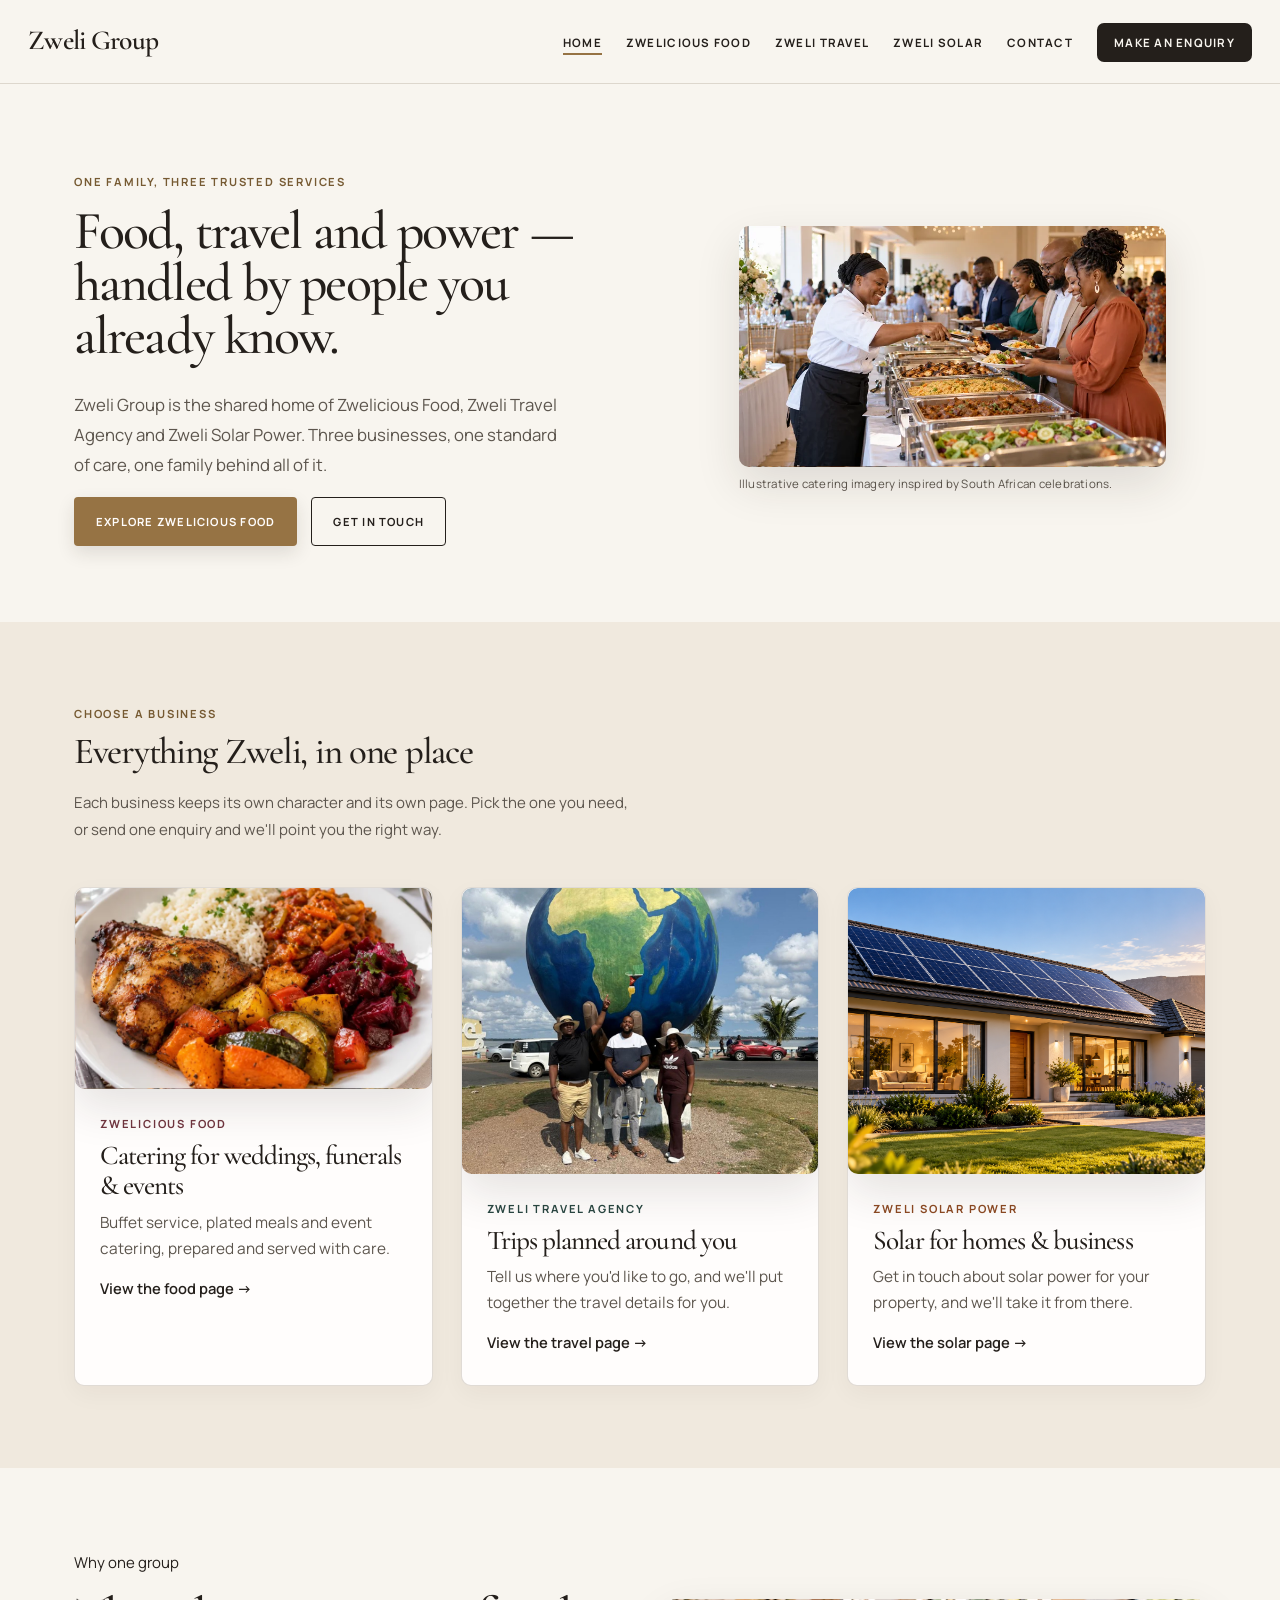
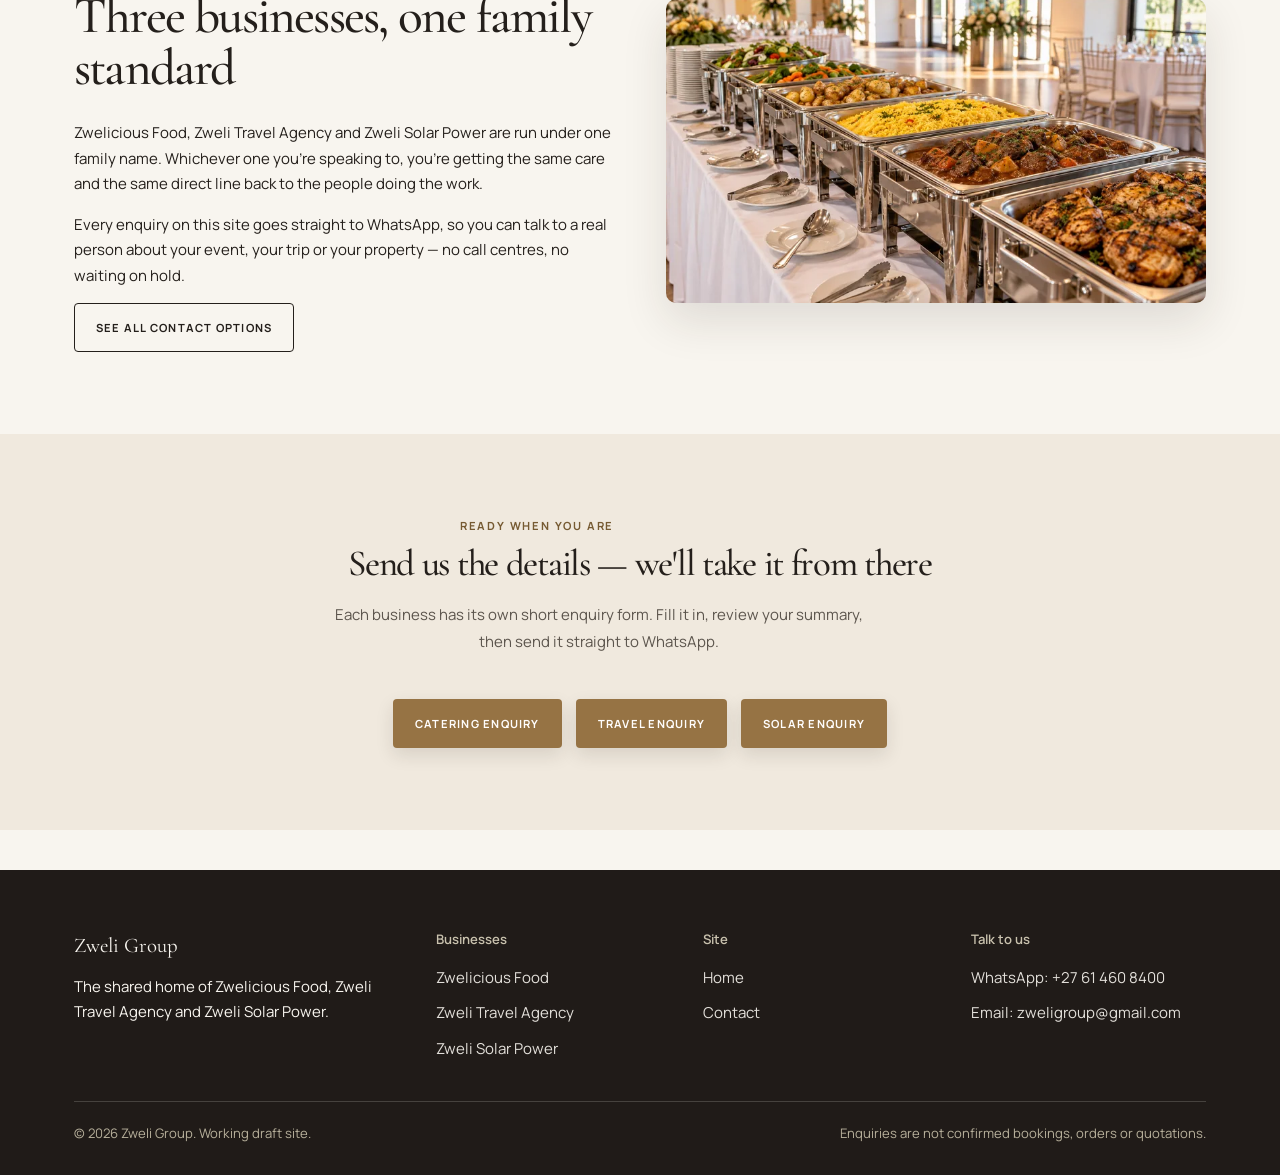
==== commit f82c2ba7: "Add email contact option" ====
--- a/index.html
+++ b/index.html
@@ -160,6 +160,7 @@
         <h5>Talk to us</h5>
         <ul>
           <li><a data-whatsapp-href href="https://wa.me/27614608400">WhatsApp: <span data-whatsapp-display>+27 61 460 8400</span></a></li>
+          <li><a data-email-href href="mailto:zweligroup@gmail.com">Email: <span data-email-display>zweligroup@gmail.com</span></a></li>
         </ul>
       </div>
     </div>
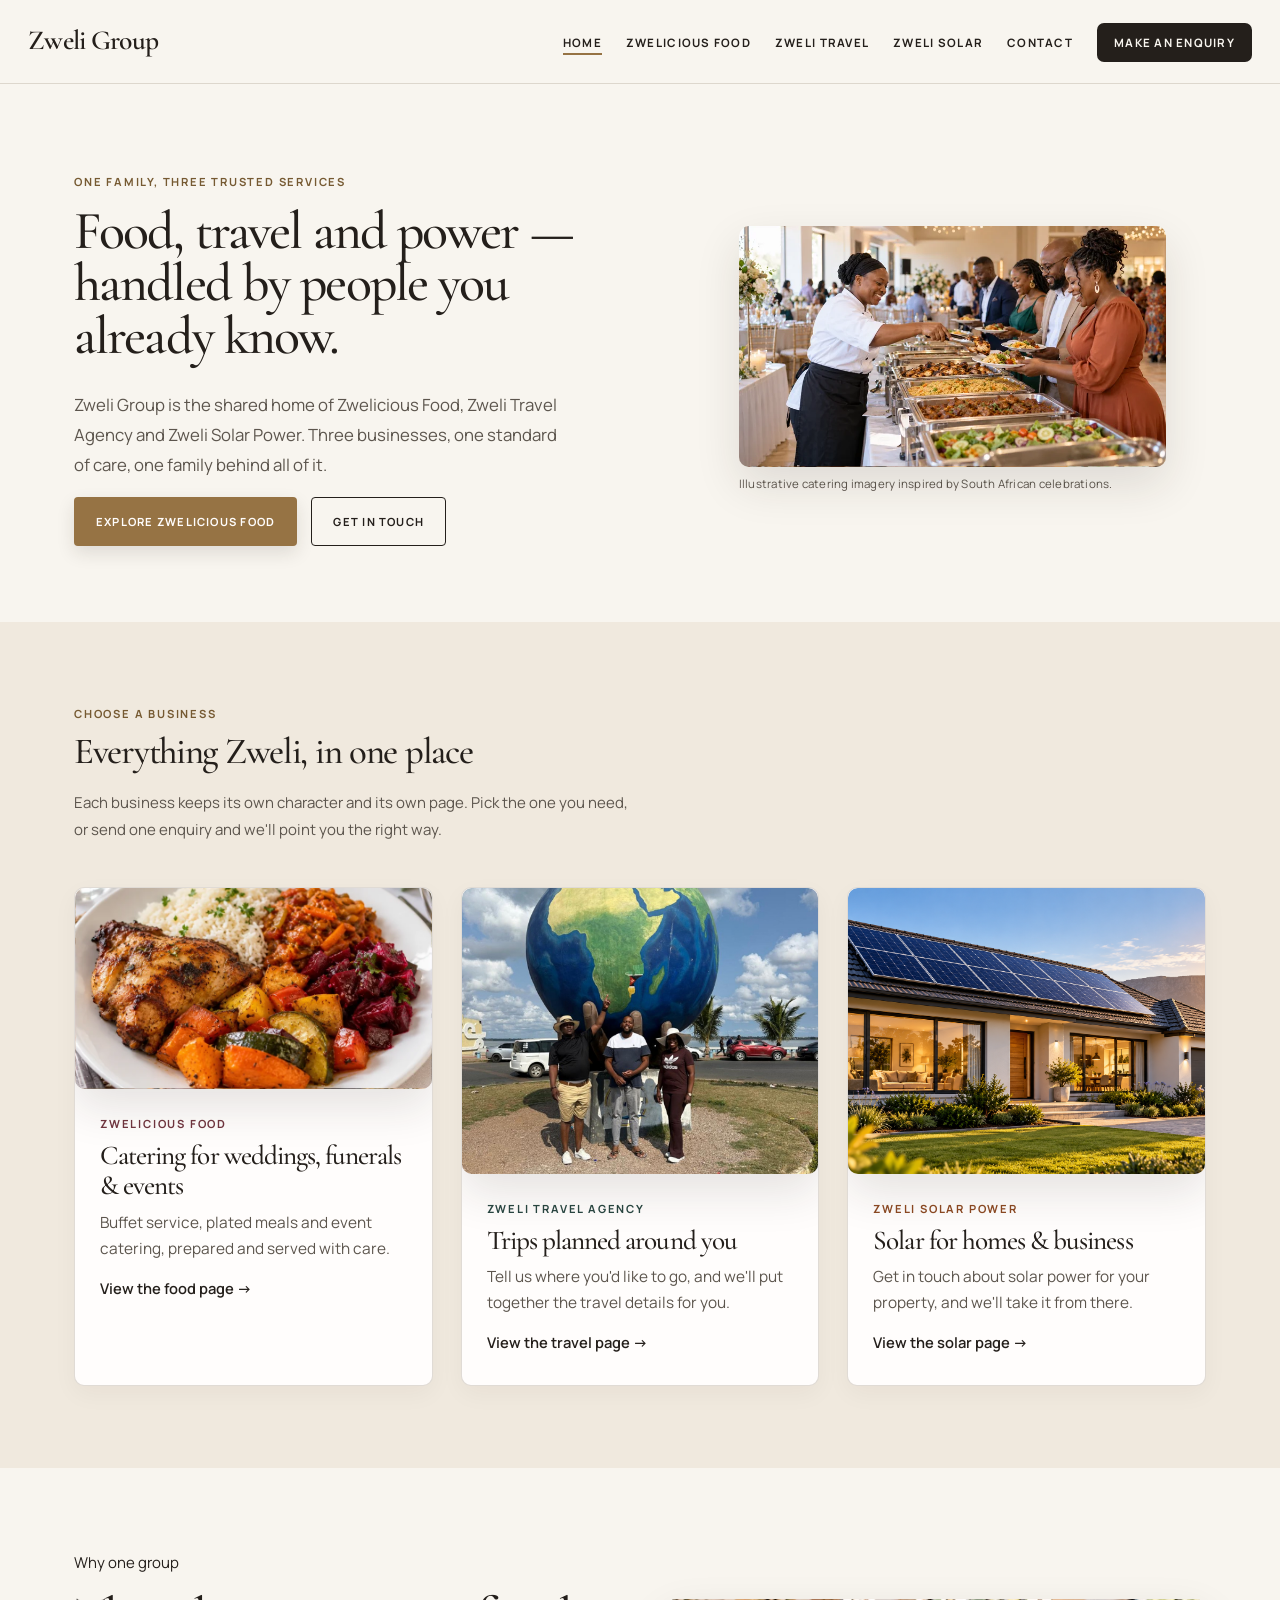
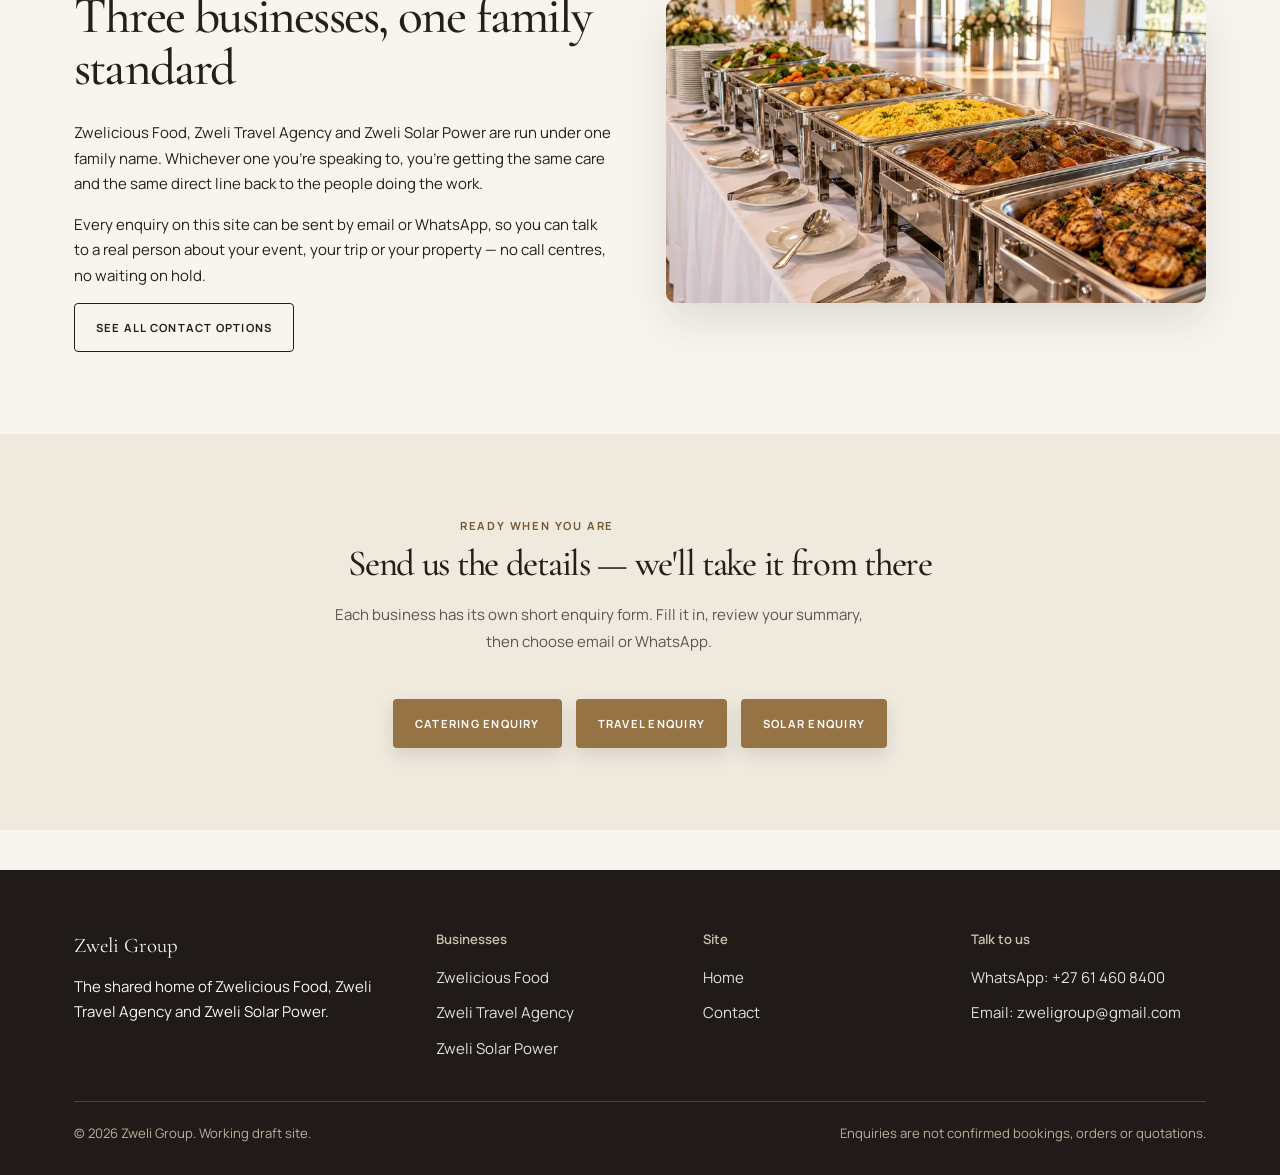
==== commit b29e2eac: "Clarify email and WhatsApp contact options" ====
--- a/index.html
+++ b/index.html
@@ -105,7 +105,7 @@
           <p class="kicker">Why one group</p>
           <h2>Three businesses, one family standard</h2>
           <p>Zwelicious Food, Zweli Travel Agency and Zweli Solar Power are run under one family name. Whichever one you're speaking to, you're getting the same care and the same direct line back to the people doing the work.</p>
-          <p>Every enquiry on this site goes straight to WhatsApp, so you can talk to a real person about your event, your trip or your property — no call centres, no waiting on hold.</p>
+          <p>Every enquiry on this site can be sent by email or WhatsApp, so you can talk to a real person about your event, your trip or your property — no call centres, no waiting on hold.</p>
           <a class="btn btn-secondary" href="contact.html">See all contact options</a>
         </div>
         <div class="split-media">
@@ -122,7 +122,7 @@
       <div class="section-head" style="margin-left:auto;margin-right:auto;">
         <p class="kicker">Ready when you are</p>
         <h2>Send us the details — we'll take it from there</h2>
-        <p>Each business has its own short enquiry form. Fill it in, review your summary, then send it straight to WhatsApp.</p>
+        <p>Each business has its own short enquiry form. Fill it in, review your summary, then choose email or WhatsApp.</p>
       </div>
       <div class="hero-actions center" style="justify-content:center;">
         <a class="btn btn-primary" href="food.html#enquiry">Catering enquiry</a>
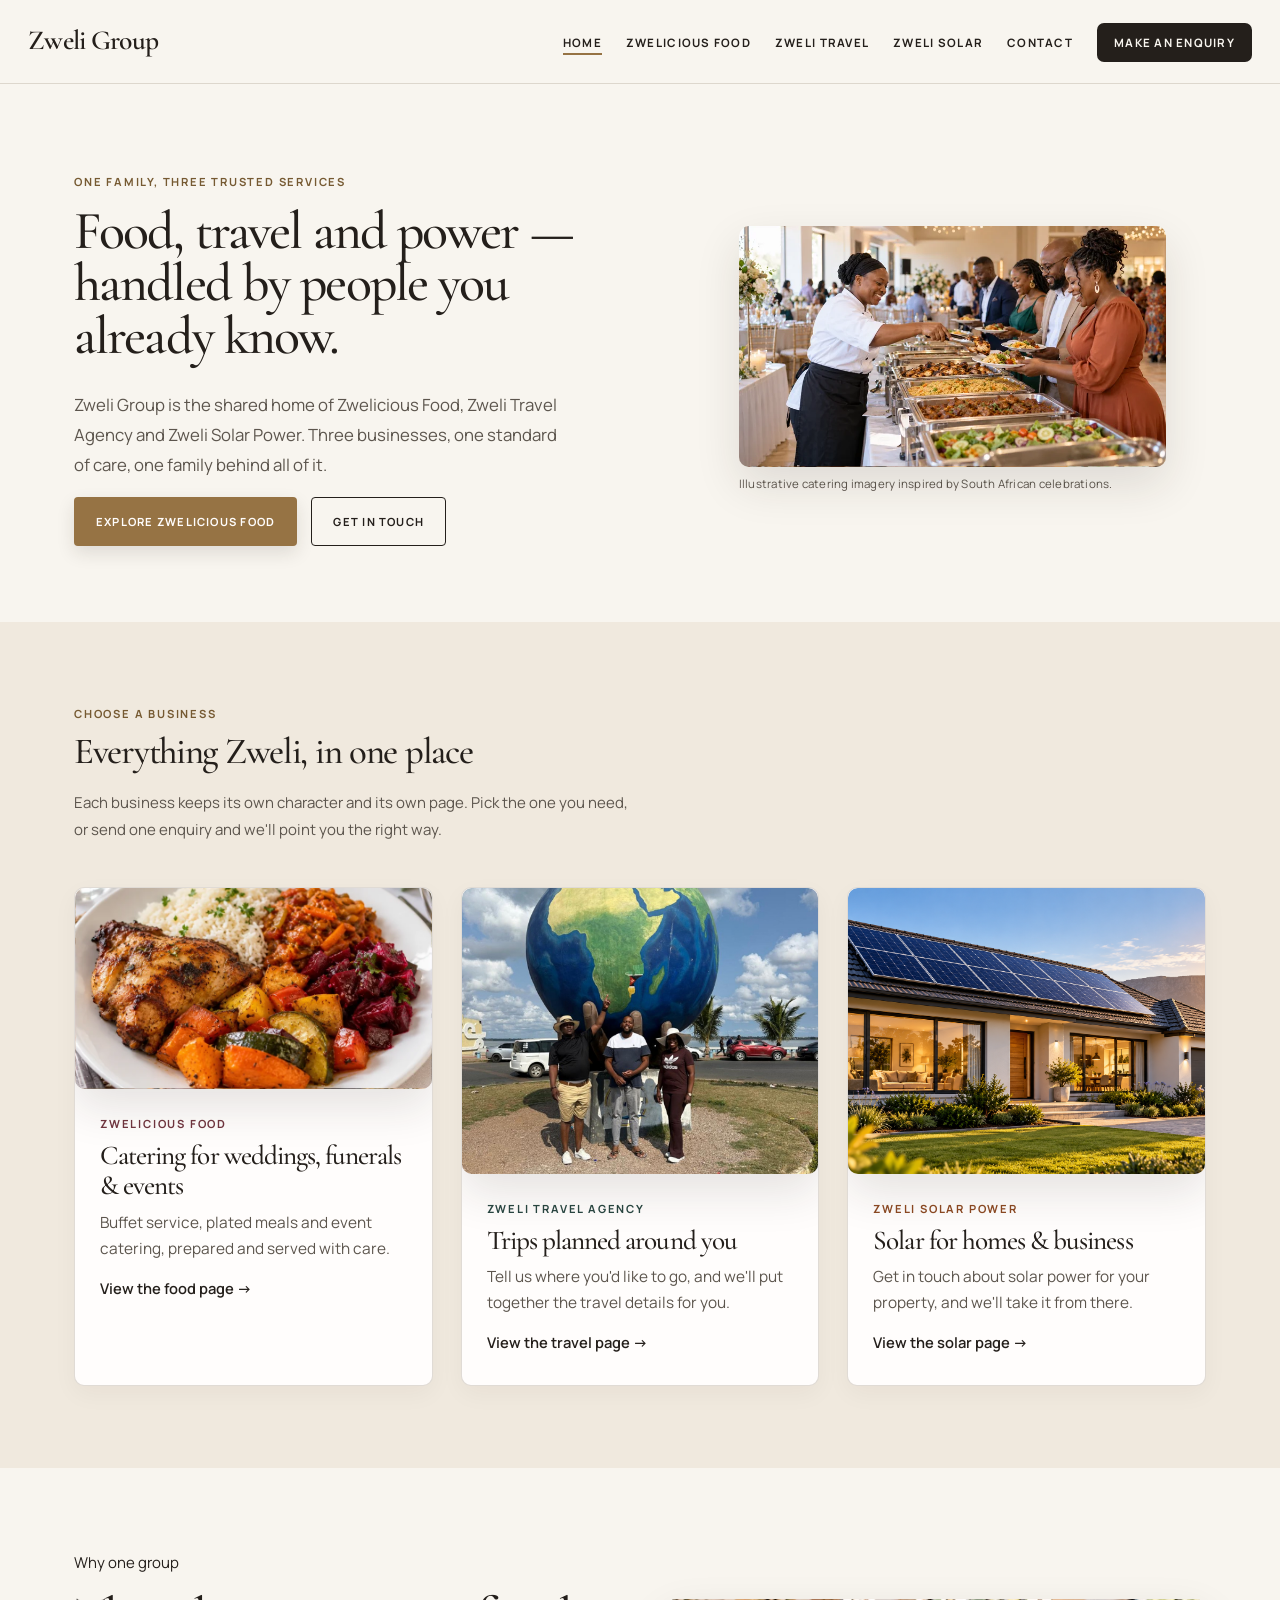
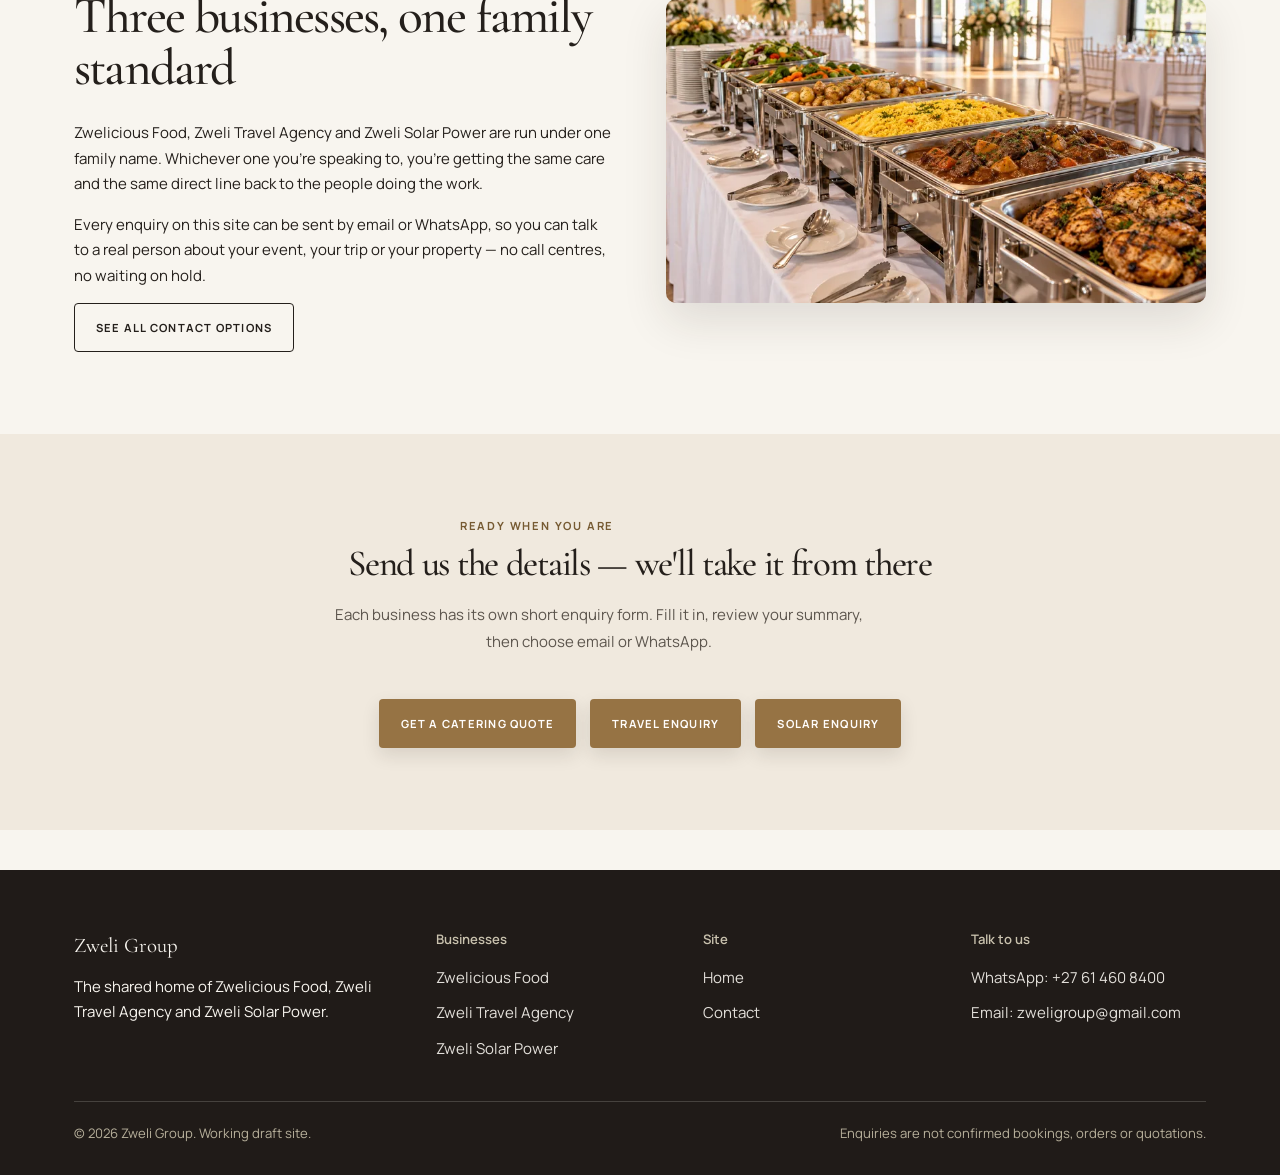
==== commit e0c020e7: "Add guided catering quotation tool" ====
--- a/index.html
+++ b/index.html
@@ -125,7 +125,7 @@
         <p>Each business has its own short enquiry form. Fill it in, review your summary, then choose email or WhatsApp.</p>
       </div>
       <div class="hero-actions center" style="justify-content:center;">
-        <a class="btn btn-primary" href="food.html#enquiry">Catering enquiry</a>
+        <a class="btn btn-primary" href="catering-quote.html">Get a catering quote</a>
         <a class="btn btn-primary" href="travel.html#enquiry">Travel enquiry</a>
         <a class="btn btn-primary" href="solar.html#enquiry">Solar enquiry</a>
       </div>
--- a/styles.css
+++ b/styles.css
@@ -445,3 +445,100 @@
 .solar-payment-note span{color:var(--ink-soft)}
 @media(max-width:900px){.solar-packages{grid-template-columns:repeat(2,minmax(0,1fr))}}
 @media(max-width:620px){.solar-visuals{grid-template-columns:1fr}.solar-visuals .img-panel{--ar:16/10}.solar-packages{grid-template-columns:1fr}.solar-package ul{min-height:0}.solar-package-top{align-items:flex-start;flex-direction:column;gap:2px}.solar-payment-note{align-items:flex-start;flex-direction:column;gap:4px}}
+
+/* ---------- Catering quotation tool ---------- */
+.quote-page{--quote-card:#fffdf9}
+.quote-intro{padding:68px 0 54px}
+.quote-intro-grid{display:grid;grid-template-columns:1.05fr .95fr;gap:54px;align-items:center}
+.quote-intro h1{max-width:10ch}
+.quote-intro-image{box-shadow:0 18px 45px rgba(40,31,22,.12)}
+.quote-section{padding-top:52px}
+.quote-progress{display:grid;grid-template-columns:repeat(3,1fr);max-width:720px;margin:0 0 30px;position:relative}
+.quote-progress::before{content:"";position:absolute;left:10%;right:10%;top:19px;height:1px;background:var(--line)}
+.quote-progress-item{display:grid;justify-items:center;gap:7px;position:relative;color:var(--ink-soft);font-size:.72rem;letter-spacing:.08em;text-transform:uppercase}
+.quote-progress-item span{display:grid;place-items:center;width:38px;height:38px;border:1px solid var(--line);border-radius:50%;background:var(--paper-dim);font-weight:700;z-index:1}
+.quote-progress-item.is-active span,.quote-progress-item.is-complete span{background:var(--food);border-color:var(--food);color:#fff}
+.quote-progress-item.is-active{color:var(--food)}
+.quote-layout{display:grid;grid-template-columns:minmax(0,760px) minmax(250px,330px);gap:28px;align-items:start}
+.quote-form-card,.quote-live-card{background:var(--quote-card);border:1px solid var(--line);border-radius:12px;box-shadow:0 16px 42px rgba(40,31,22,.07)}
+.quote-form-card{padding:clamp(22px,4vw,42px)}
+.quote-live-card{position:sticky;top:96px;padding:27px}
+.quote-live-card h2{font-size:2rem}
+.quote-live-card dl{margin:18px 0}
+.quote-live-card dl div{display:flex;justify-content:space-between;gap:16px;padding:11px 0;border-bottom:1px solid var(--line)}
+.quote-live-card dt{color:var(--ink-soft)}
+.quote-live-card dd{margin:0;text-align:right;font-weight:700}
+.quote-live-card p{font-size:.82rem;color:var(--ink-soft)}
+.quote-live-card hr{border:0;border-top:1px solid var(--line);margin:22px 0}
+.quote-live-total{display:grid;gap:3px;padding:17px;background:var(--food-dim);border-radius:8px;margin-bottom:12px}
+.quote-live-total span{font-size:.72rem;text-transform:uppercase;letter-spacing:.09em;font-weight:700}
+.quote-live-total strong{font-family:var(--font-display);font-size:1.75rem;color:var(--food)}
+.quote-disclosure{background:var(--food-dim);border-left:4px solid var(--food);padding:14px 16px;margin-bottom:32px;font-size:.9rem}
+.quote-step{padding:0}
+.quote-step-head{margin-bottom:26px}
+.quote-step-head .kicker,.quote-review .kicker,.quote-live-card .kicker{color:var(--food);text-transform:uppercase;letter-spacing:.14em;font-size:.68rem;font-weight:700;margin-bottom:7px}
+.quote-step-head h2{font-size:clamp(2rem,4vw,3rem)}
+.quote-step-head p:not(.kicker){color:var(--ink-soft)}
+.quote-choice-group{border:0;padding:0;margin-bottom:26px}
+.quote-choice-group legend{font-size:.92rem;margin-bottom:9px;padding:0}
+.quote-choice-grid{display:grid;grid-template-columns:repeat(2,minmax(0,1fr));gap:12px}
+.quote-choice{position:relative;display:flex;gap:12px;padding:16px;border:1px solid var(--line);border-radius:9px;background:var(--paper);cursor:pointer;margin:0;min-height:116px}
+.quote-choice:hover{border-color:var(--food)}
+.quote-choice:has(input:checked){border-color:var(--food);box-shadow:inset 0 0 0 1px var(--food);background:var(--food-dim)}
+.quote-choice input{width:18px;height:18px;margin-top:2px;accent-color:var(--food);flex:none}
+.quote-choice-copy{display:grid;align-content:start;gap:4px}
+.quote-choice-copy strong{font-size:.94rem}
+.quote-choice-copy small{color:var(--ink-soft);font-weight:400;line-height:1.5}
+.quote-choice-copy em{font-size:.72rem;color:var(--food);font-style:normal;font-weight:700;text-transform:uppercase;letter-spacing:.05em}
+.quote-choice.compact{min-height:0}
+.quote-choice-grid.has-error{border:1px solid #9a2a2a;border-radius:9px;padding:8px}
+.quote-choice-grid.has-error + .error-text{display:block}
+.optional{font-weight:400;color:var(--ink-soft);font-size:.82rem}
+.quote-actions{display:flex;gap:12px;align-items:center;justify-content:space-between;flex-wrap:wrap;margin-top:26px}
+.quote-actions.end{justify-content:flex-end}
+.quote-final-actions{justify-content:flex-start}
+.text-button{border:0;background:transparent;color:var(--food);font:700 .78rem var(--font-body);text-decoration:underline;text-underline-offset:3px;cursor:pointer;padding:8px}
+.text-button.danger{color:#8b2929}
+.quote-review{border:1px solid var(--line);border-radius:10px;padding:22px;margin-top:26px;background:var(--paper)}
+.quote-review-heading{display:flex;justify-content:space-between;gap:18px;align-items:start;border-bottom:1px solid var(--line);padding-bottom:15px}
+.quote-review-heading h3{margin:0}
+.quote-review dl{margin:0}
+.quote-review-row{display:grid;grid-template-columns:38% 62%;gap:12px;padding:10px 0;border-bottom:1px solid var(--line)}
+.quote-review-row dt{color:var(--ink-soft)}
+.quote-review-row dd{margin:0;font-weight:600;overflow-wrap:anywhere}
+.quote-line-items{list-style:none;margin:18px 0 0;padding:0}
+.quote-line-items li{display:flex;justify-content:space-between;gap:18px;padding:10px 0;border-bottom:1px solid var(--line)}
+.quote-line-items strong{white-space:nowrap}
+.quote-review-notes{padding:12px 0;border-bottom:1px solid var(--line)}
+.quote-review-notes p{margin:4px 0 0;color:var(--ink-soft);overflow-wrap:anywhere}
+.quote-total{display:flex;justify-content:space-between;gap:20px;align-items:center;margin-top:18px;padding:18px;background:var(--food-dim);border-radius:7px}
+.quote-total span{font-weight:700}
+.quote-total strong{font-family:var(--font-display);font-size:1.8rem;color:var(--food)}
+.quote-excluded,.quote-terms{font-size:.82rem;color:var(--ink-soft);margin:12px 0 0}
+.quote-terms{background:var(--paper-dim);padding:13px;border-radius:7px}
+.quote-print-sheet{display:none}
+@media(max-width:900px){
+  .quote-intro-grid{grid-template-columns:1fr}.quote-intro-image{order:-1}
+  .quote-layout{grid-template-columns:1fr}.quote-live-card{position:static;order:-1;display:grid;grid-template-columns:1fr 1fr;gap:8px 20px}.quote-live-card>p.kicker,.quote-live-card>h2,.quote-live-card>hr{grid-column:1/-1}.quote-live-card dl{margin:0}.quote-live-card .quote-live-total{margin:0}.quote-live-card>p{grid-column:1/-1}
+}
+@media(max-width:620px){
+  .quote-intro{padding:42px 0}.quote-section{padding-top:36px}.quote-choice-grid{grid-template-columns:1fr}.quote-form-card{padding:20px 16px}.quote-live-card{grid-template-columns:1fr;padding:20px}.quote-live-card>*{grid-column:1!important}.quote-progress-item strong{font-size:.61rem}.quote-review{padding:16px}.quote-review-heading,.quote-total{align-items:flex-start;flex-direction:column}.quote-review-row{grid-template-columns:1fr;gap:2px}.quote-actions .btn,.quote-final-actions .btn,.quote-final-actions a{width:100%;justify-content:center}.quote-final-actions .text-button{width:100%}
+}
+
+@media print{
+  @page{margin:14mm;size:A4}
+  body.quote-page>*:not(.quote-print-sheet){display:none!important}
+  body.quote-page{background:#fff;color:#111;font:10.5pt Arial,sans-serif}
+  .quote-print-sheet{display:block!important;padding:0}
+  .quote-print-sheet header{display:flex;justify-content:space-between;gap:24px;border-bottom:2px solid #713640;padding-bottom:14px}
+  .quote-print-sheet header>div:last-child{text-align:right}
+  .print-brand{font:700 24pt Georgia,serif;color:#713640;margin:0}
+  .quote-print-sheet h1{font:600 28pt Georgia,serif;margin:28px 0 20px}
+  .quote-print-sheet dl{margin:0}
+  .quote-print-sheet dl div{display:grid;grid-template-columns:30% 70%;gap:14px;padding:9px 0;border-bottom:1px solid #ddd;break-inside:avoid}
+  .quote-print-sheet dt{font-weight:700}.quote-print-sheet dd{margin:0;overflow-wrap:anywhere}
+  .print-total{display:flex;justify-content:space-between;align-items:center;margin-top:24px;padding:16px;background:#f2e7e3;border:1px solid #713640}
+  .print-total strong{font:700 19pt Georgia,serif;color:#713640}
+  .print-terms{margin-top:20px;padding:12px;border:1px solid #bbb;font-size:9pt}
+  .quote-print-sheet footer{display:flex;justify-content:space-between;border-top:1px solid #777;margin-top:30px;padding-top:10px;font-weight:700}
+}
